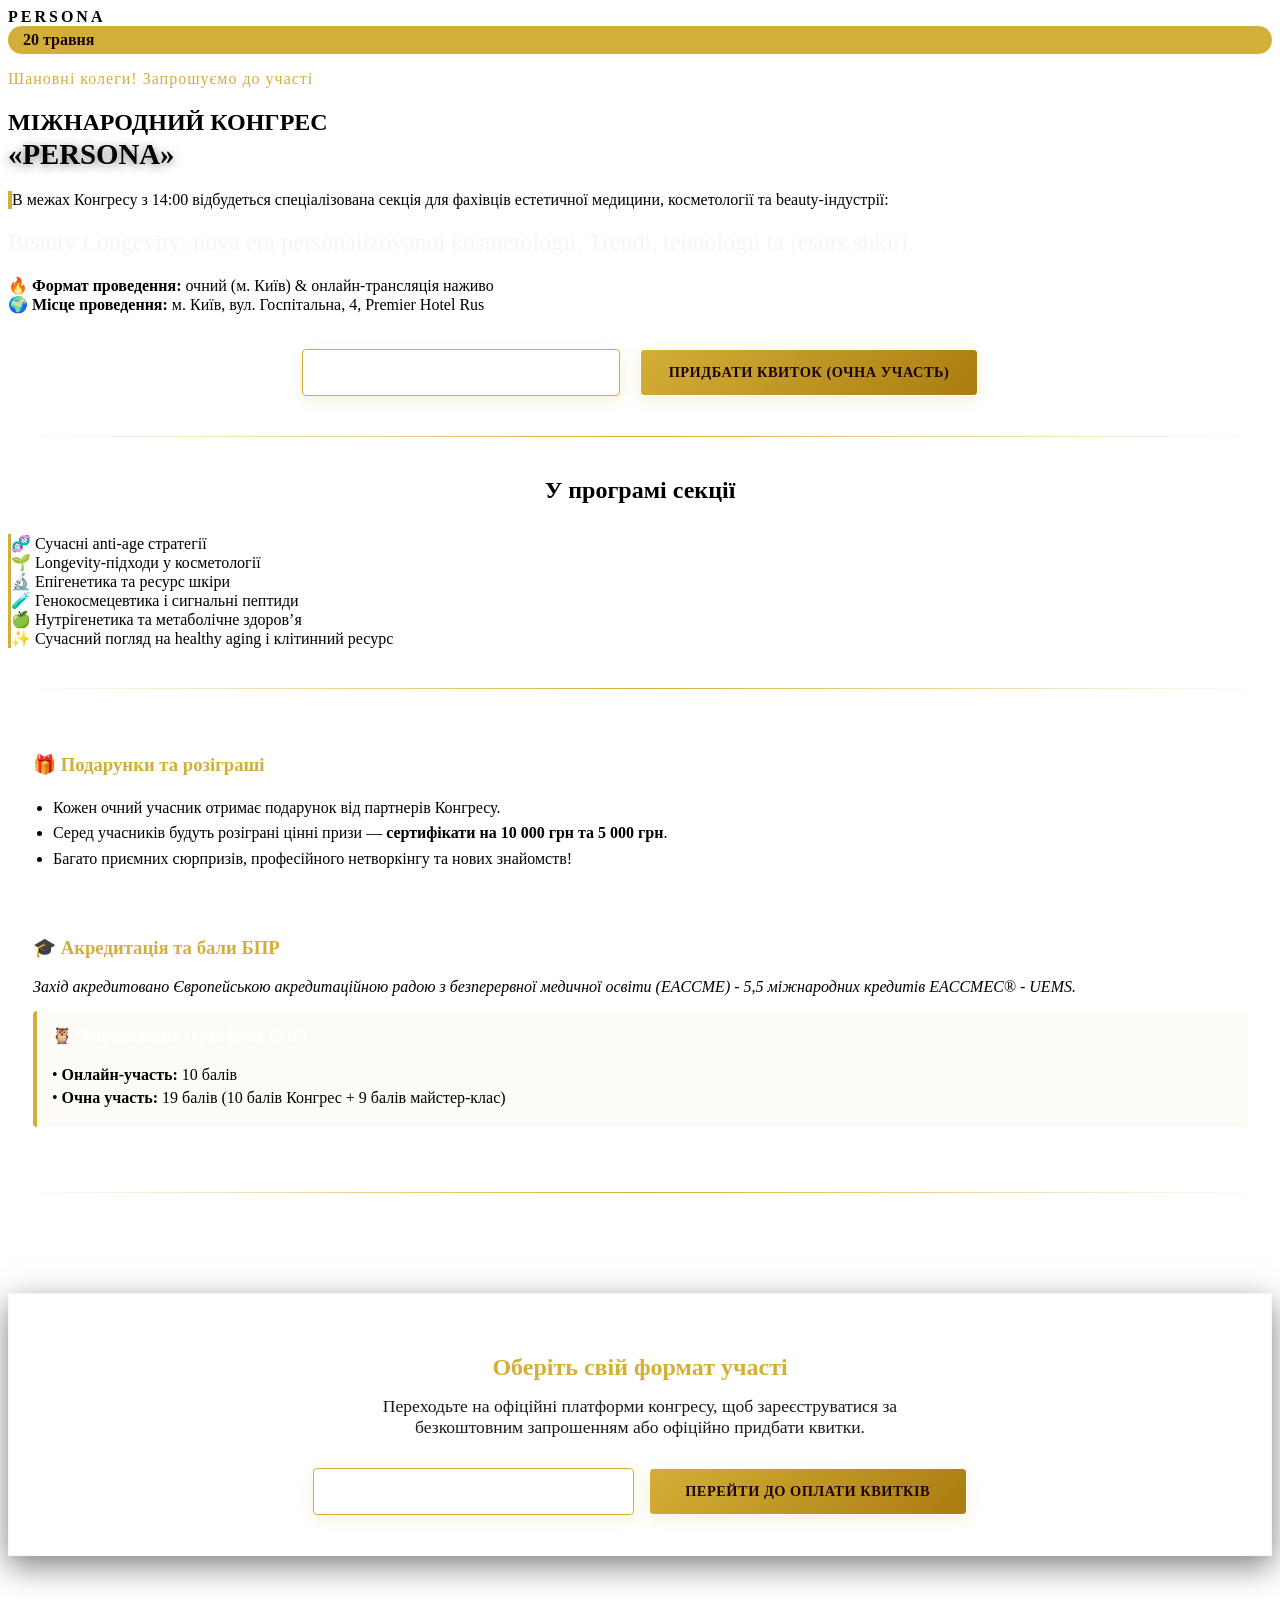
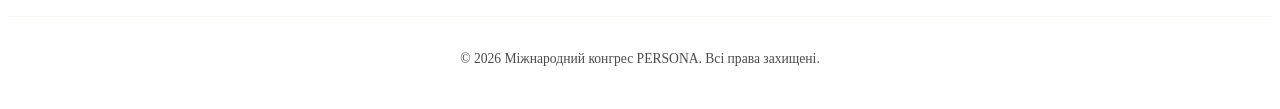
==== index.html @ 56912112 "Add files via upload" ====
﻿<!DOCTYPE html>
<html lang="uk">
<head>
    <meta charset="UTF-8">
    <meta name="viewport" content="width=device-width, initial-scale=1.0">
    <title>PERSONA | Міжнародний конгрес</title>
    <link rel="stylesheet" href="style.css">
    <style>
        /* Сучасні покращення дизайну для кнопок */
        .btn-gold {
            transition: all 0.3s ease !important;
            box-shadow: 0 4px 15px rgba(212, 175, 55, 0.2);
            text-transform: uppercase;
            font-size: 0.9rem;
            letter-spacing: 0.5px;
            padding: 14px 28px;
            text-decoration: none;
            border-radius: 4px;
            font-weight: bold;
            text-align: center;
            min-width: 260px;
            display: inline-block;
        }
        .btn-gold:hover {
            transform: translateY(-2px);
            box-shadow: 0 6px 20px rgba(212, 175, 55, 0.4);
        }
        .btn-pulse {
            animation: pulseEffect 2s infinite;
        }
        @keyframes pulseEffect {
            0% { box-shadow: 0 0 0 0 rgba(212, 175, 55, 0.5); }
            70% { box-shadow: 0 0 0 10px rgba(212, 175, 55, 0); }
            100% { box-shadow: 0 0 0 0 rgba(212, 175, 55, 0); }
        }
        .program-card {
            transition: all 0.3s ease !important;
            border-left: 3px solid #d4af37 !important;
        }
        .program-card:hover {
            transform: translateY(-4px);
            background: #2a0812 !important;
            border-left-color: #fff !important;
            box-shadow: 0 5px 15px rgba(0,0,0,0.3);
        }
        .section-divider {
            height: 1px;
            background: linear-gradient(to right, transparent, #d4af37, transparent);
            margin: 40px 0;
            border: none;
        }
        .bpr-box {
            border-left: 4px solid #d4af37 !important;
            background: rgba(212, 175, 55, 0.05) !important;
            padding: 15px !important;
            border-radius: 4px;
        }
    </style>
</head>
<body>

    <header class="header">
        <div class="container header-flex">
            <div class="logo" style="letter-spacing: 3px; font-weight: 800;">PERSONA</div>
            <div class="header-date" style="background: #d4af37; color: #1a050b; padding: 5px 15px; border-radius: 20px; font-weight: bold;">20 травня</div>
        </div>
    </header>

    <section class="hero">
        <div class="container">
            <p class="hero-top-text" style="letter-spacing: 1px; color: #d4af37;">Шановні колеги! Запрошуємо до участі</p>
            <h1 class="hero-title" style="line-height: 1.2;">МІЖНАРОДНИЙ КОНГРЕС<br><span class="gold-text" style="font-size: 1.2em; text-shadow: 0 2px 10px rgba(0,0,0,0.5);">«PERSONA»</span></h1>
            
            <div class="special-badge" style="border-left: 4px solid #d4af37; background: rgba(255,255,255,0.03);">
                В межах Конгресу з 14:00 відбудеться спеціалізована секція для фахівців естетичної медицини, косметології та beauty-індустрії:
            </div>

            <h2 class="section-title-main" style="font-weight: 400; color: #f5f5f5;">Beauty Longevity: nova era personalizovanoi kosmetologii. Trendi, tehnologii ta resurs shkiri.</h2>
            
            <div class="hero-meta">
                <div class="meta-item">🔥 <strong>Формат проведення:</strong> очний (м. Київ) & онлайн-трансляція наживо</div>
                <div class="meta-item">🌍 <strong>Місце проведення:</strong> м. Київ, вул. Госпітальна, 4, Premier Hotel Rus</div>
            </div>

            <div style="display: flex; gap: 20px; flex-wrap: wrap; margin-top: 35px; justify-content: center;">
                <a href="http://asprofosvit.com/persona" target="_blank" class="btn-gold" style="color: #fff; border: 1px solid #d4af37; background: transparent;">Реєстрація за запрошенням</a>
<a href="https://persona26.ticketforevent.com/" target="_blank" class="btn-gold btn-pulse" style="background: linear-gradient(135deg, #d4af37, #aa7c11); border: 1px solid #fff; color: #1a050b;">Придбати квиток (Очна участь)</a>
            </div>
        </div>
    </section>

    <hr class="section-divider">

    <section class="program-section">
        <div class="container">
            <h2 class="block-title" style="text-align: center; margin-bottom: 30px;">У програмі секції</h2>
            <div class="program-grid">
                <div class="program-card"><span>🧬</span> Сучасні anti-age стратегії</div>
                <div class="program-card"><span>🌱</span> Longevity-підходи у косметології</div>
                <div class="program-card"><span>🔬</span> Епігенетика та ресурс шкіри</div>
                <div class="program-card"><span>🧪</span> Генокосмецевтика і сигнальні пептиди</div>
                <div class="program-card"><span>🍏</span> Нутрігенетика та метаболічне здоров’я</div>
                <div class="program-card"><span>✨</span> Сучасний погляд на healthy aging і клітинний ресурс</div>
            </div>
        </div>
    </section>

    <hr class="section-divider">

    <section class="details-section">
        <div class="container details-grid">
            
            <div class="details-block" style="background: rgba(255,255,255,0.02); padding: 25px; border-radius: 6px;">
                <h3 style="color: #d4af37; margin-top: 0;">🎁 Подарунки та розіграші</h3>
                <ul style="padding-left: 20px; line-height: 1.6;">
                    <li>Кожен очний учасник отримає подарунок від партнерів Конгресу.</li>
                    <li>Серед учасників будуть розіграні цінні призи — <strong>сертифікати на 10 000 грн та 5 000 грн</strong>.</li>
                    <li>Багато приємних сюрпризів, професійного нетворкінгу та нових знайомств!</li>
                </ul>
            </div>

            <div class="details-block" style="background: rgba(255,255,255,0.02); padding: 25px; border-radius: 6px;">
                <h3 style="color: #d4af37; margin-top: 0;">🎓 Акредитація та бали БПР</h3>
                <p class="accreditation" style="font-style: italic; margin-bottom: 15px;">Захід акредитовано Європейською акредитаційною радою з безперервної медичної освіти (EACCME) - 5,5 міжнародних кредитів EACCMEC® - UEMS.</p>
                <div class="bpr-box">
                    <h4 style="margin-top: 0; color: #fff;">🦉 Національний сертифікат БПР:</h4>
                    <p style="margin: 5px 0;">• <strong>Онлайн-участь:</strong> 10 балів</p>
                    <p style="margin: 5px 0;">• <strong>Очна участь:</strong> 19 балів (10 балів Конгрес + 9 балів майстер-клас)</p>
                </div>
            </div>

        </div>
    </section>

    <hr class="section-divider">

    <section class="form-section" style="text-align: center; padding: 60px 0;">
        <div class="container">
            <div class="form-wrapper" style="box-shadow: 0 10px 30px rgba(0,0,0,0.5); border: 1px solid rgba(212, 175, 55, 0.1); padding: 40px;">
                <h2 style="color: #d4af37; margin-bottom: 15px;">Оберіть свій формат участі</h2>
                <p style="font-size: 1.1rem; max-width: 600px; margin: 0 auto 30px auto; opacity: 0.9;">Переходьте на офіційні платформи конгресу, щоб зареєструватися за безкоштовним запрошенням або офіційно придбати квитки.</p>
                
                <div style="display: flex; gap: 15px; flex-wrap: wrap; justify-content: center;">
                    <a href="http://asprofosvit.com/persona" target="_blank" class="btn-gold" style="color: #fff; border: 1px solid #d4af37; background: transparent;">Офіційний сайт Аспрофосвіт</a>
                    <a href="https://persona26.ticketforevent.com/" target="_blank" class="btn-gold btn-pulse" style="background: linear-gradient(135deg, #d4af37, #aa7c11); border: 1px solid #fff; color: #1a050b;">Перейти до оплати квитків</a>
                </div>
            </div>
        </div>
    </section>
<footer class="footer" style="border-top: 1px solid rgba(212, 175, 55, 0.1); padding: 20px 0; text-align: center;">
        <div class="container">
            <p style="opacity: 0.7; font-size: 0.85rem;">© 2026 Міжнародний конгрес PERSONA. Всі права захищені.</p>
        </div>
    </footer>

</body>
</html>
---- style.css ----
﻿<!DOCTYPE html>
<html lang="uk">
<head>
    <meta charset="UTF-8">
    <meta name="viewport" content="width=device-width, initial-scale=1.0">
    <title>PERSONA | Міжнародний打 конгрес</title>
    <link rel="stylesheet" href="style.css">
    <style>
        /* Додаткові покращення дизайну */
        .btn-gold {
            transition: all 0.3s ease !important;
            box-shadow: 0 4px 15px rgba(212, 175, 55, 0.2);
            text-transform: uppercase;
            font-size: 0.9rem;
            letter-spacing: 0.5px;
        }
        .btn-gold:hover {
            transform: translateY(-2px);
            box-shadow: 0 6px 20px rgba(212, 175, 55, 0.4);
        }
        .btn-pulse {
            animation: pulseEffect 2s infinite;
        }
        @keyframes pulseEffect {
            0% { box-shadow: 0 0 0 0 rgba(212, 175, 55, 0.5); }
            70% { box-shadow: 0 0 0 10px rgba(212, 175, 55, 0); }
            100% { box-shadow: 0 0 0 0 rgba(212, 175, 55, 0); }
        }
        .program-card {
            transition: all 0.3s ease !important;
            border-left: 3px solid #d4af37 !important;
        }
        .program-card:hover {
            transform: translateY(-4px);
            background: #2a0812 !important;
            border-left-color: #fff !important;
            box-shadow: 0 5px 15px rgba(0,0,0,0.3);
        }
        .section-divider {
            height: 1px;
            background: linear-gradient(to right, transparent, #d4af37, transparent);
            margin: 40px 0;
            border: none;
        }
        .bpr-box {
            border-left: 4px solid #d4af37 !important;
            background: rgba(212, 175, 55, 0.05) !important;
            padding: 15px !important;
            border-radius: 4px;
        }
    </style>
</head>
<body>

    <header class="header">
        <div class="container header-flex">
            <div class="logo" style="letter-spacing: 3px; font-weight: 800;">PERSONA</div>
            <div class="header-date" style="background: #d4af37; color: #1a050b; padding: 5px 15px; border-radius: 20px; font-weight: bold;">20 травня</div>
        </div>
    </header>

    <section class="hero">
        <div class="container">
            <p class="hero-top-text" style="letter-spacing: 1px; color: #d4af37;">Шановні колеги! Запрошуємо до участі</p>
            <h1 class="hero-title" style="line-height: 1.2;">МІЖНАРОДНИЙ КОНГРЕС<br><span class="gold-text" style="font-size: 1.2em; text-shadow: 0 2px 10px rgba(0,0,0,0.5);">«PERSONA»</span></h1>
            
            <div class="special-badge" style="border-left: 4px solid #d4af37; background: rgba(255,255,255,0.03);">
                В межах Конгресу з 14:00 відбудеться спеціалізована секція для фахівців естетичної медицини, косметології та beauty-індустрії:
            </div>

            <h2 class="section-title-main" style="font-weight: 400; color: #f5f5f5;">Beauty Longevity: нова ера персоналізованої косметології. Тренди, технології та ресурс шкіри.</h2>
            
            <div class="hero-meta">
                <div class="meta-item">🔥 <strong>Формат проведення:</strong> очний (м. Київ) & онлайн-трансляція наживо</div>
                <div class="meta-item">🌍 <strong>Місце проведення:</strong> м. Київ, вул. Госпітальна, 4, Premier Hotel Rus</div>
            </div>

            <div style="display: flex; gap: 15px; flex-wrap: wrap; margin-top: 35px; justify-content: center;">
                <a href="#register-form" class="btn-gold" style="padding: 14px 28px; text-decoration: none; border-radius: 4px; font-weight: bold; text-align: center; min-width: 240px;">Реєстрація за запрошенням</a>
                <a href="https://persona26.ticketforevent.com/" target="_blank" class="btn-gold btn-pulse" style="background: linear-gradient(135deg, #d4af37, #aa7c11); border: 1px solid #fff; padding: 14px 28px; text-decoration: none; border-radius: 4px; font-weight: bold; color: #1a050b; text-align: center; min-width: 240px;">Придбати квиток</a>
            </div>
        </div>
    </section>

    <hr class="section-divider">
<section class="program-section">
        <div class="container">
            <h2 class="block-title" style="text-align: center; margin-bottom: 30px;">У програмі секції</h2>
            <div class="program-grid">
                <div class="program-card"><span>🧬</span> Сучасні anti-age стратегії</div>
                <div class="program-card"><span>🌱</span> Longevity-підходи у косметології</div>
                <div class="program-card"><span>🔬</span> Епігенетика та ресурс шкіри</div>
                <div class="program-card"><span>🧪</span> Генокосмецевтика і сигнальні пептиди</div>
                <div class="program-card"><span>🍏</span> Нутрігенетика та метаболічне здоров’я</div>
                <div class="program-card"><span>✨</span> Сучасний погляд на healthy aging і клітинний ресурс</div>
            </div>
        </div>
    </section>

    <hr class="section-divider">

    <section class="details-section">
        <div class="container details-grid">
            
            <div class="details-block" style="background: rgba(255,255,255,0.02); padding: 25px; border-radius: 6px;">
                <h3 style="color: #d4af37; margin-top: 0;">🎁 Подарунки та розіграші</h3>
                <ul style="padding-left: 20px; line-height: 1.6;">
                    <li>Кожен очний учасник отримає подарунок від партнерів Конгресу.</li>
                    <li>Серед учасників будуть розіграні цінні призи — <strong>сертифікати на 10 000 грн та 5 000 грн</strong>.</li>
                    <li>Багато приємних сюрпризів, професійного нетворкінгу та нових знайомств!</li>
                </ul>
            </div>

            <div class="details-block" style="background: rgba(255,255,255,0.02); padding: 25px; border-radius: 6px;">
                <h3 style="color: #d4af37; margin-top: 0;">🎓 Акредитація та бали БПР</h3>
                <p class="accreditation" style="font-style: italic; margin-bottom: 15px;">Захід акредитовано Європейською акредитаційною радою з безперервної медичної освіти (EACCME) - 5,5 міжнародних кредитів EACCMEC® - UEMS.</p>
                <div class="bpr-box">
                    <h4 style="margin-top: 0; color: #fff;">🦉 Національний сертифікат БПР:</h4>
                    <p style="margin: 5px 0;">• <strong>Онлайн-участь:</strong> 10 балів</p>
                    <p style="margin: 5px 0;">• <strong>Очна участь:</strong> 19 балів (10 балів Конгрес + 9 балів майстер-клас)</p>
                </div>
            </div>

        </div>
    </section>

    <hr class="section-divider">

    <section id="register-form" class="form-section">
        <div class="container">
            <div class="form-wrapper" style="box-shadow: 0 10px 30px rgba(0,0,0,0.5); border: 1px solid rgba(212, 175, 55, 0.1);">
                <h2>Реєстрація учасника</h2>
                <p class="form-subtitle">Маю безкоштовні запрошення від спікерів. Для участі, будь ласка, заповніть форму нижче:</p>
                
                <form action="https://formspree.io/f/maqkwreo" method="POST">
                    <div class="input-group">
                        <label>ПІБ *</label>
                        <input type="text" name="name" placeholder="Іванов Іван Іванович" required>
                    </div>

                    <div class="input-group">
                        <label>Телефон *</label>
                        <input type="tel" name="phone" placeholder="+380" required>
                    </div>

                    <div class="input-group">
                        <label>Електронна пошта *</label>
                        <input type="email" name="email" placeholder="example@mail.com" required>
                    </div>

                    <div class="input-group">
                        <label>Місто *</label>
                        <input type="text" name="city" placeholder="Київ" required>
                    </div>
<div class="grid-2col">
                        <div class="input-group">
                            <label>Компанія *</label>
                            <input type="text" name="company" placeholder="Назва клініки / салону" required>
                        </div>
                        <div class="input-group">
                            <label>Посада *</label>
                            <input type="text" name="position" placeholder="Косметолог, дерматолог" required>
                        </div>
                    </div>

                    <div class="input-group">
                        <label>Формат участі *</label>
                        <select name="format" required>
                            <option value="" disabled selected>Оберіть формат</option>
                            <option value="Online">Онлайн формат (Безкоштовно)</option>
                            <option value="Offline">Очний формат (600 грн / Безкоштовно за запрошенням)</option>
                        </select>
                    </div>

                    <div class="checkbox-container" style="margin-top: 20px;">
                        <input type="checkbox" name="bpr_points" id="need-bpr" value="Yes">
                        <label for="need-bpr" style="cursor: pointer;">Мені потрібні бали БПР (з Вами зв'яжуться окремо)</label>
                    </div>

                    <button type="submit" class="btn-submit" style="letter-spacing: 1px; font-weight: bold; text-transform: uppercase; margin-top: 25px;">Надіслати інформацію</button>
                </form> <div class="official-link" style="margin-top: 25px; border-top: 1px solid rgba(255,255,255,0.05); padding-top: 15px;">
                    🔎 Детальна інформація на офіційному сайті: <a href="http://asprofosvit.com/persona" target="_blank" style="color: #d4af37;">asprofosvit.com/persona</a>
                </div>
            </div>
        </div>
    </section>

    <footer class="footer" style="border-top: 1px solid rgba(212, 175, 55, 0.1); padding: 20px 0;">
        <div class="container">
            <p style="opacity: 0.7; font-size: 0.85rem;">© 2026 Міжнародний конгрес PERSONA. Всі права захищені.</p>
        </div>
    </footer>

</body>
</html>
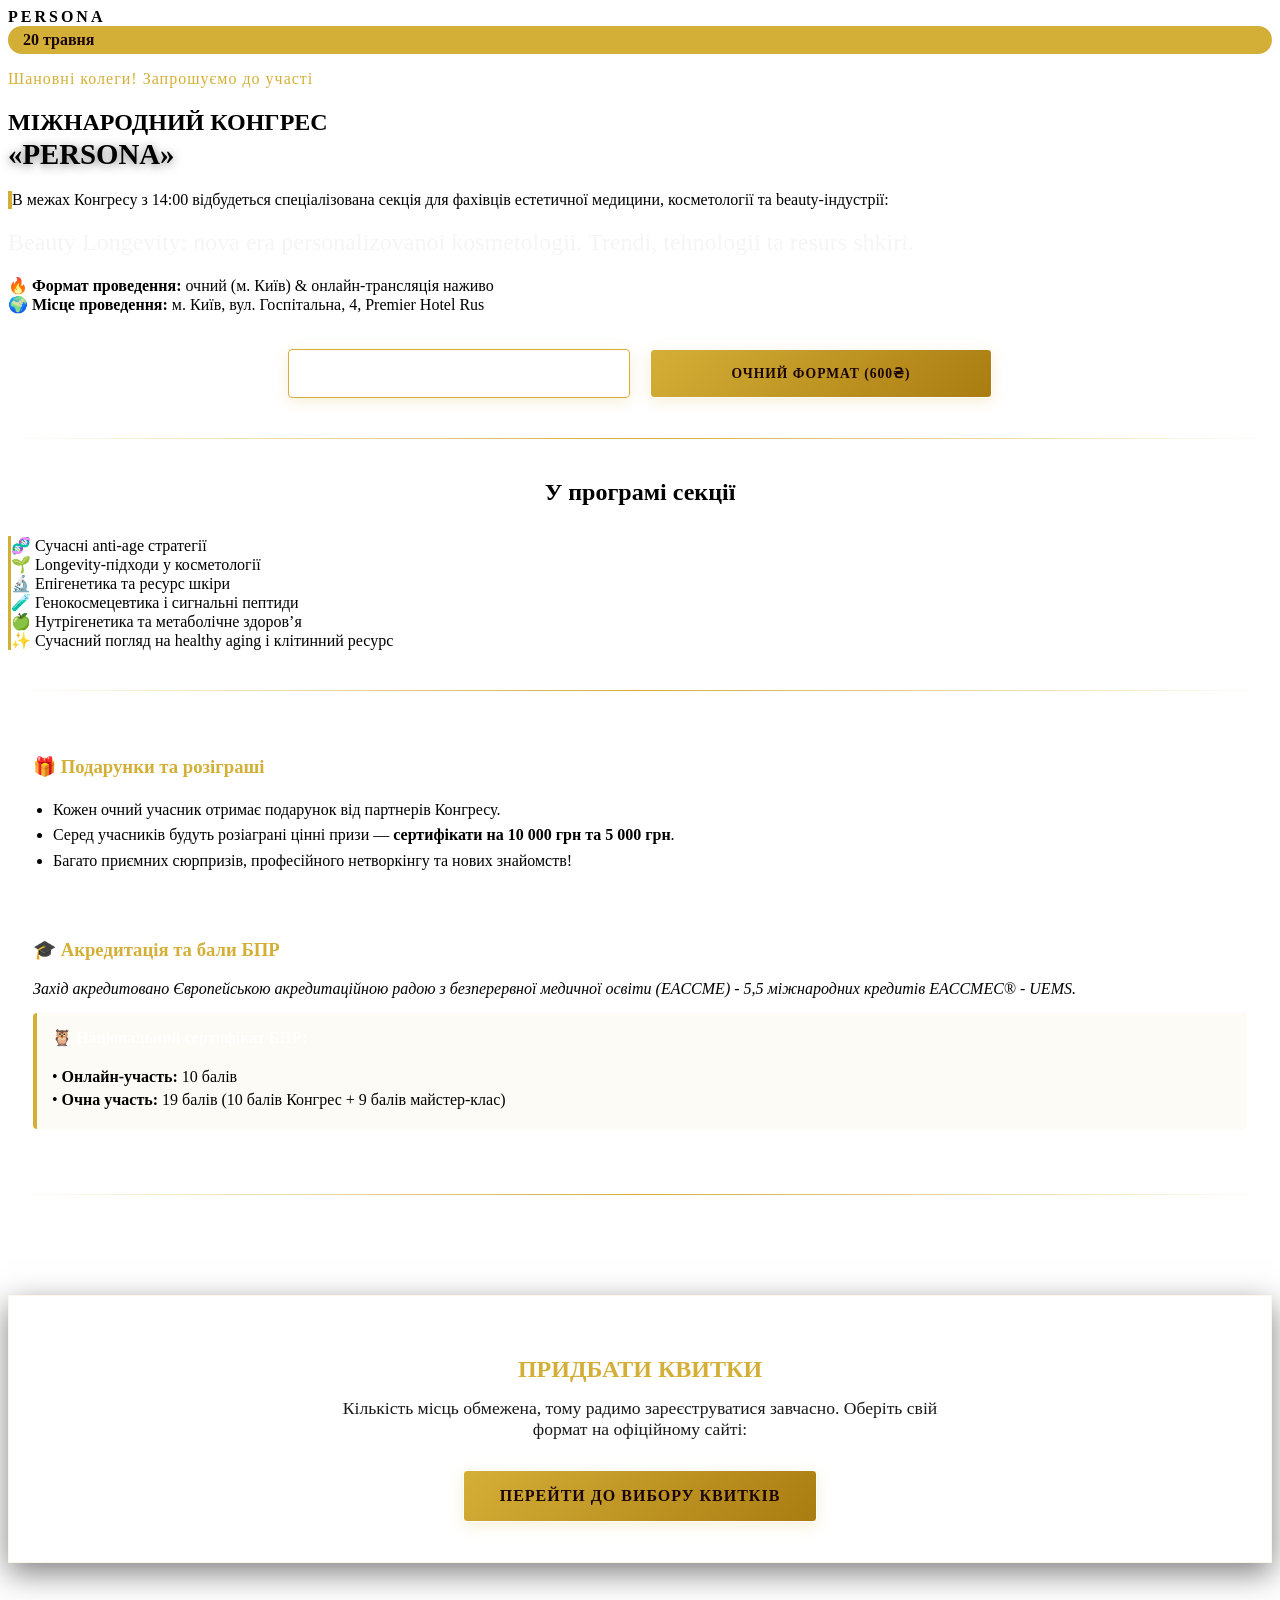
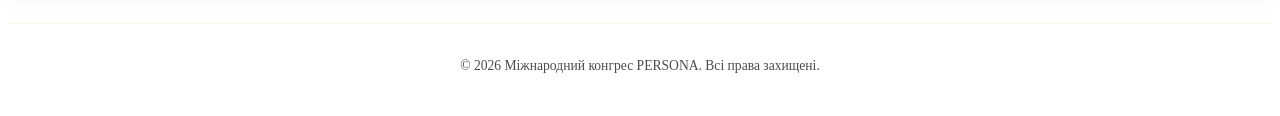
==== commit 82e259a2: "Add files via upload" ====
--- a/index.html
+++ b/index.html
@@ -11,14 +11,14 @@
             transition: all 0.3s ease !important;
             box-shadow: 0 4px 15px rgba(212, 175, 55, 0.2);
             text-transform: uppercase;
-            font-size: 0.9rem;
-            letter-spacing: 0.5px;
-            padding: 14px 28px;
+            font-size: 0.85rem;
+            letter-spacing: 1px;
+            padding: 15px 30px;
             text-decoration: none;
             border-radius: 4px;
             font-weight: bold;
             text-align: center;
-            min-width: 260px;
+            min-width: 280px;
             display: inline-block;
         }
         .btn-gold:hover {
@@ -83,8 +83,8 @@
             </div>
 
             <div style="display: flex; gap: 20px; flex-wrap: wrap; margin-top: 35px; justify-content: center;">
-                <a href="http://asprofosvit.com/persona" target="_blank" class="btn-gold" style="color: #fff; border: 1px solid #d4af37; background: transparent;">Реєстрація за запрошенням</a>
-<a href="https://persona26.ticketforevent.com/" target="_blank" class="btn-gold btn-pulse" style="background: linear-gradient(135deg, #d4af37, #aa7c11); border: 1px solid #fff; color: #1a050b;">Придбати квиток (Очна участь)</a>
+                <a href="http://asprofosvit.com/persona" target="_blank" class="btn-gold" style="color: #fff; border: 1px solid #d4af37; background: transparent;">Онлайн формат (БЕЗКОШТОВНО)</a>
+<a href="http://asprofosvit.com/persona" target="_blank" class="btn-gold btn-pulse" style="background: linear-gradient(135deg, #d4af37, #aa7c11); border: 1px solid #fff; color: #1a050b;">Очний формат (600₴)</a>
             </div>
         </div>
     </section>
@@ -114,7 +114,7 @@
                 <h3 style="color: #d4af37; margin-top: 0;">🎁 Подарунки та розіграші</h3>
                 <ul style="padding-left: 20px; line-height: 1.6;">
                     <li>Кожен очний учасник отримає подарунок від партнерів Конгресу.</li>
-                    <li>Серед учасників будуть розіграні цінні призи — <strong>сертифікати на 10 000 грн та 5 000 грн</strong>.</li>
+                    <li>Серед учасників будуть розіаграні цінні призи — <strong>сертифікати на 10 000 грн та 5 000 грн</strong>.</li>
                     <li>Багато приємних сюрпризів, професійного нетворкінгу та нових знайомств!</li>
                 </ul>
             </div>
@@ -137,17 +137,15 @@
     <section class="form-section" style="text-align: center; padding: 60px 0;">
         <div class="container">
             <div class="form-wrapper" style="box-shadow: 0 10px 30px rgba(0,0,0,0.5); border: 1px solid rgba(212, 175, 55, 0.1); padding: 40px;">
-                <h2 style="color: #d4af37; margin-bottom: 15px;">Оберіть свій формат участі</h2>
-                <p style="font-size: 1.1rem; max-width: 600px; margin: 0 auto 30px auto; opacity: 0.9;">Переходьте на офіційні платформи конгресу, щоб зареєструватися за безкоштовним запрошенням або офіційно придбати квитки.</p>
+                <h2 style="color: #d4af37; margin-bottom: 15px;">ПРИДБАТИ КВИТКИ</h2>
+                <p style="font-size: 1.1rem; max-width: 600px; margin: 0 auto 30px auto; opacity: 0.9;">Кількість місць обмежена, тому радимо зареєструватися завчасно. Оберіть свій формат на офіційному сайті:</p>
                 
-                <div style="display: flex; gap: 15px; flex-wrap: wrap; justify-content: center;">
-                    <a href="http://asprofosvit.com/persona" target="_blank" class="btn-gold" style="color: #fff; border: 1px solid #d4af37; background: transparent;">Офіційний сайт Аспрофосвіт</a>
-                    <a href="https://persona26.ticketforevent.com/" target="_blank" class="btn-gold btn-pulse" style="background: linear-gradient(135deg, #d4af37, #aa7c11); border: 1px solid #fff; color: #1a050b;">Перейти до оплати квитків</a>
-                </div>
+                <a href="http://asprofosvit.com/persona" target="_blank" class="btn-gold btn-pulse" style="background: linear-gradient(135deg, #d4af37, #aa7c11); border: 1px solid #fff; color: #1a050b; font-size: 1rem; padding: 16px 36px;">Перейти до вибору квитків</a>
             </div>
         </div>
     </section>
-<footer class="footer" style="border-top: 1px solid rgba(212, 175, 55, 0.1); padding: 20px 0; text-align: center;">
+
+    <footer class="footer" style="border-top: 1px solid rgba(212, 175, 55, 0.1); padding: 20px 0; text-align: center;">
         <div class="container">
             <p style="opacity: 0.7; font-size: 0.85rem;">© 2026 Міжнародний конгрес PERSONA. Всі права захищені.</p>
         </div>
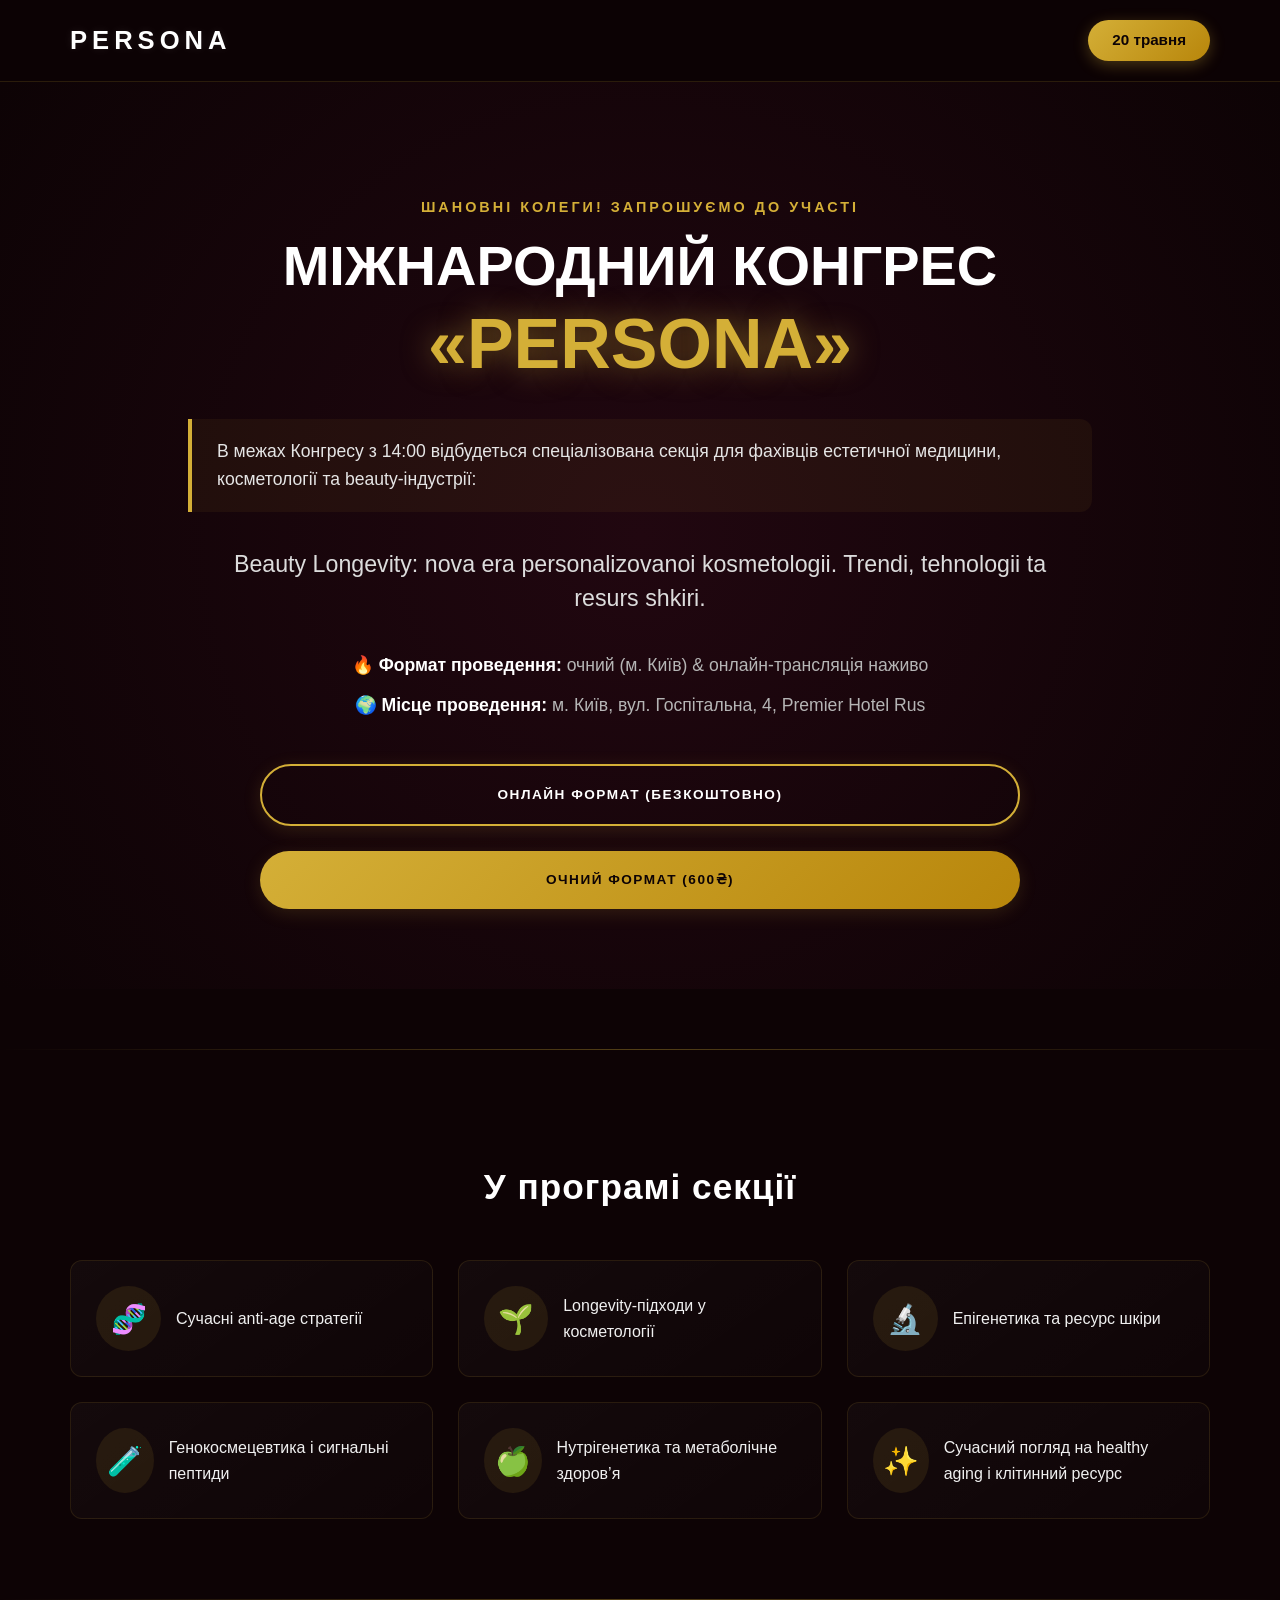
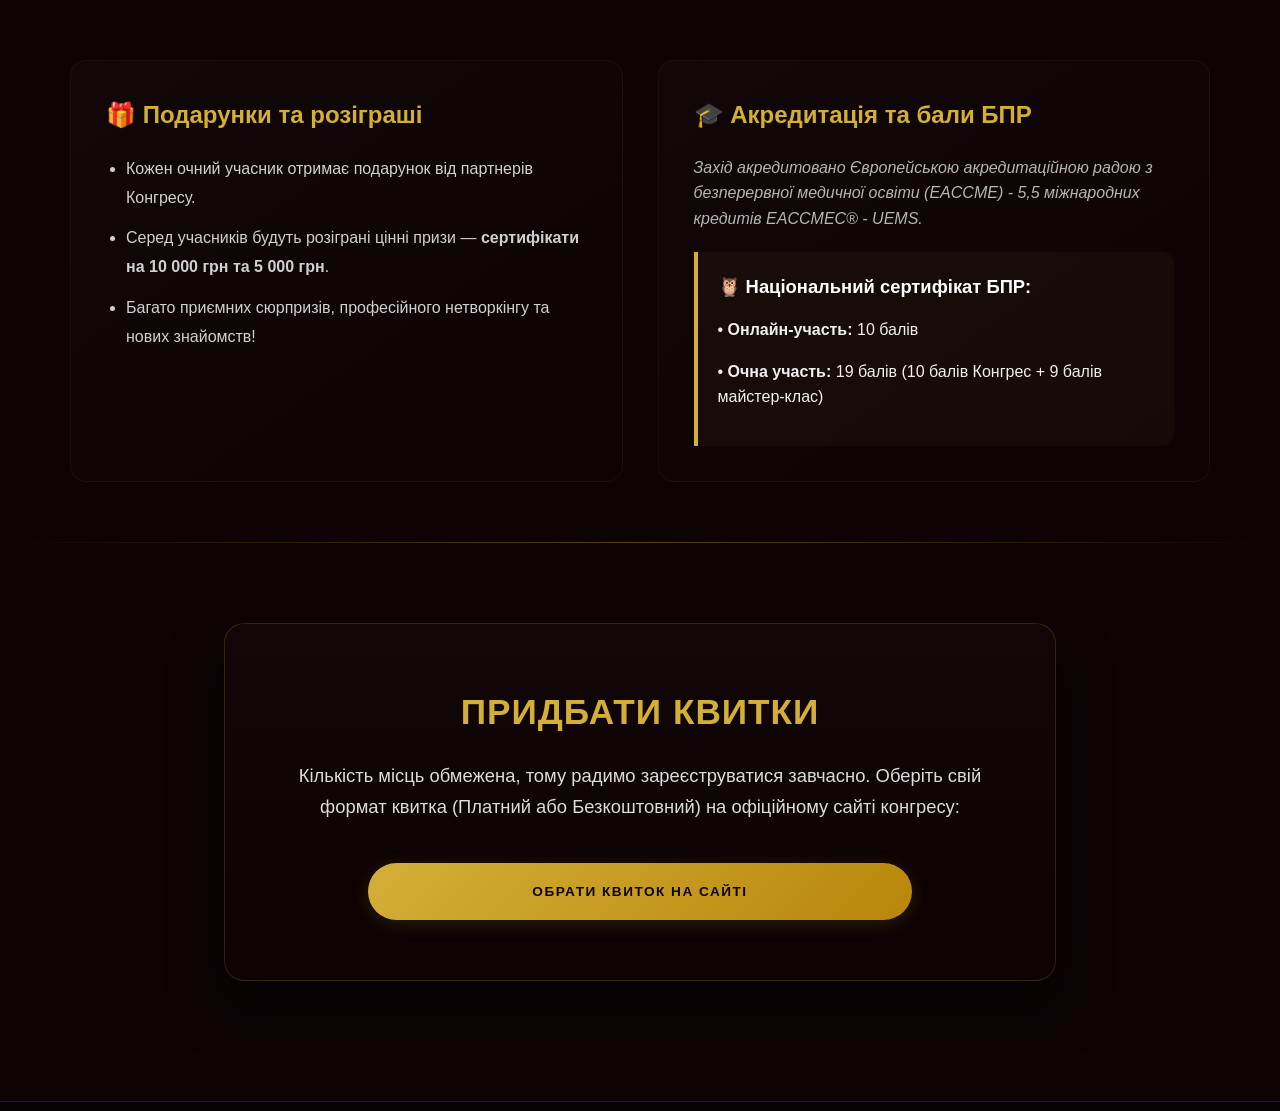
==== commit e733db0f: "Add files via upload" ====
--- a/index.html
+++ b/index.html
@@ -6,54 +6,309 @@
     <title>PERSONA | Міжнародний конгрес</title>
     <link rel="stylesheet" href="style.css">
     <style>
-        /* Сучасні покращення дизайну для кнопок */
+        /* ==========================================================================
+           ПРЕМІУМ ДИЗАЙН СТИЛІ (ПЕРЕКРИВАЮТЬ СТАРІ СТИЛІ ДЛЯ ІДЕАЛЬНОГО ВИГЛЯДУ)
+           ========================================================================== */
+        
+        /* Глобальні налаштування */
+        body {
+            background-color: #0d0305 !important;
+            color: #f0f0f0 !important;
+            font-family: 'Montserrat', 'Segoe UI', Roboto, Helvetica, Arial, sans-serif !important;
+            margin: 0;
+            padding: 0;
+            line-height: 1.6;
+        }
+
+        .container {
+            max-width: 1140px;
+            margin: 0 auto;
+            padding: 0 20px;
+        }
+
+        /* Шапка сайту */
+        .header {
+            background: rgba(13, 3, 5, 0.95);
+            backdrop-filter: blur(10px);
+            border-bottom: 1px solid rgba(212, 175, 55, 0.15) !important;
+            padding: 20px 0 !important;
+            position: sticky;
+            top: 0;
+            z-index: 1000;
+        }
+        .header-flex {
+            display: flex;
+            justify-content: space-between;
+            align-items: center;
+        }
+        .logo {
+            letter-spacing: 5px !important;
+            font-weight: 900 !important;
+            color: #ffffff !important;
+            font-size: 1.6rem !important;
+            text-shadow: 0 0 10px rgba(255,255,255,0.1);
+        }
+        .header-date {
+            background: linear-gradient(135deg, #d4af37 0%, #b8860b 100%) !important;
+            color: #0d0305 !important;
+            padding: 8px 24px !important;
+            border-radius: 50px !important;
+            font-weight: 700 !important;
+            font-size: 0.95rem !important;
+            box-shadow: 0 4px 15px rgba(212, 175, 55, 0.3) !important;
+        }
+
+        /* Головний екран (Hero Секція) */
+        .hero {
+            background: radial-gradient(circle at center, #210710 0%, #0d0305 100%) !important;
+            padding: 100px 0 80px 0 !important;
+            text-align: center;
+        }
+        .hero-top-text {
+            letter-spacing: 3px !important;
+            color: #d4af37 !important;
+            font-weight: 700 !important;
+            text-transform: uppercase !important;
+            font-size: 0.9rem !important;
+            margin-bottom: 15px;
+        }
+        .hero-title {
+            line-height: 1.15 !important;
+            font-size: 3.5rem !important;
+            font-weight: 800 !important;
+            margin: 0 0 30px 0 !important;
+            color: #ffffff !important;
+        }
+        .gold-text {
+            color: #d4af37 !important;
+            font-size: 1.25em;
+            display: inline-block;
+            margin-top: 5px;
+            text-shadow: 0 0 30px rgba(212, 175, 55, 0.5) !important;
+        }
+        .special-badge {
+            border-left: 4px solid #d4af37 !important;
+            background: rgba(212, 175, 55, 0.06) !important;
+            padding: 18px 25px !important;
+            border-radius: 0 12px 12px 0 !important;
+            max-width: 850px;
+            margin: 35px auto !important;
+            font-size: 1.1rem !important;
+            line-height: 1.6 !important;
+            color: #e5e5e5 !important;
+            text-align: left;
+            border-top: none !important;
+            border-right: none !important;
+            border-bottom: none !important;
+        }
+        .section-title-main {
+            font-weight: 300 !important;
+            color: #dcdcdc !important;
+            max-width: 850px;
+margin: 25px auto !important;
+            font-size: 1.45rem !important;
+            line-height: 1.5 !important;
+        }
+        .hero-meta {
+            margin: 35px 0 !important;
+            display: flex;
+            flex-direction: column;
+            gap: 12px;
+            font-size: 1.1rem !important;
+            color: #b5b5b5 !important;
+        }
+        .hero-meta strong {
+            color: #fff;
+        }
+
+        /* Кнопки */
+        .btn-container {
+            display: flex;
+            gap: 25px;
+            flex-wrap: wrap;
+            margin-top: 45px;
+            justify-content: center;
+        }
         .btn-gold {
-            transition: all 0.3s ease !important;
-            box-shadow: 0 4px 15px rgba(212, 175, 55, 0.2);
-            text-transform: uppercase;
-            font-size: 0.85rem;
-            letter-spacing: 1px;
-            padding: 15px 30px;
-            text-decoration: none;
-            border-radius: 4px;
-            font-weight: bold;
+            transition: all 0.4s cubic-bezier(0.165, 0.84, 0.44, 1) !important;
+            box-shadow: 0 4px 18px rgba(212, 175, 55, 0.15) !important;
+            text-transform: uppercase !important;
+            font-size: 0.85rem !important;
+            letter-spacing: 1.5px !important;
+            padding: 18px 36px !important;
+            text-decoration: none !important;
+            border-radius: 50px !important;
+            font-weight: 700 !important;
             text-align: center;
-            min-width: 280px;
+            min-width: 290px;
             display: inline-block;
+            box-sizing: border-box;
         }
         .btn-gold:hover {
-            transform: translateY(-2px);
-            box-shadow: 0 6px 20px rgba(212, 175, 55, 0.4);
+            transform: translateY(-4px) !important;
+            box-shadow: 0 10px 30px rgba(212, 175, 55, 0.4) !important;
         }
         .btn-pulse {
-            animation: pulseEffect 2s infinite;
-        }
-        @keyframes pulseEffect {
+            animation: goldGlowEffect 2.5s infinite;
+        }
+        @keyframes goldGlowEffect {
             0% { box-shadow: 0 0 0 0 rgba(212, 175, 55, 0.5); }
-            70% { box-shadow: 0 0 0 10px rgba(212, 175, 55, 0); }
+            70% { box-shadow: 0 0 0 15px rgba(212, 175, 55, 0); }
             100% { box-shadow: 0 0 0 0 rgba(212, 175, 55, 0); }
         }
-        .program-card {
-            transition: all 0.3s ease !important;
-            border-left: 3px solid #d4af37 !important;
-        }
-        .program-card:hover {
-            transform: translateY(-4px);
-            background: #2a0812 !important;
-            border-left-color: #fff !important;
-            box-shadow: 0 5px 15px rgba(0,0,0,0.3);
-        }
+
+        /* Розділювачі секцій */
         .section-divider {
             height: 1px;
-            background: linear-gradient(to right, transparent, #d4af37, transparent);
-            margin: 40px 0;
-            border: none;
+            background: linear-gradient(to right, transparent, rgba(212, 175, 55, 0.35), transparent) !important;
+            margin: 60px 0 !important;
+            border: none !important;
+        }
+
+        /* Програма секції */
+        .program-section {
+            padding: 20px 0;
+        }
+        .block-title {
+            text-align: center;
+            margin-bottom: 45px !important;
+            color: #ffffff !important;
+            font-size: 2.2rem !important;
+            font-weight: 800 !important;
+            letter-spacing: 1px;
+        }
+        .program-grid {
+            display: grid !important;
+            grid-template-columns: repeat(auto-fit, minmax(300px, 1fr)) !important;
+            gap: 25px !important;
+        }
+        .program-card {
+            background: linear-gradient(145deg, rgba(255, 255, 255, 0.03) 0%, rgba(255, 255, 255, 0.01) 100%) !important;
+            border: 1px solid rgba(212, 175, 55, 0.12) !important;
+            border-radius: 12px !important;
+            padding: 25px !important;
+            transition: all 0.3s cubic-bezier(0.25, 0.8, 0.25, 1) !important;
+            display: flex !important;
+            align-items: center !important;
+            gap: 15px !important;
+            box-sizing: border-box;
+        }
+        .program-card:hover {
+            transform: translateY(-6px) !important;
+            background: rgba(212, 175, 55, 0.06) !important;
+            border-color: #d4af37 !important;
+            box-shadow: 0 12px 25px rgba(0, 0, 0, 0.5) !important;
+        }
+        .program-card span {
+            font-size: 1.8rem !important;
+            background: rgba(212, 175, 55, 0.1);
+            padding: 10px;
+            border-radius: 50%;
+            display: inline-flex;
+            align-items: center;
+            justify-content: center;
+            width: 45px;
+            height: 45px;
+        }
+
+        /* Деталі, Бонуси, БПР */
+        .details-grid {
+            display: grid !important;
+grid-template-columns: repeat(auto-fit, minmax(350px, 1fr)) !important;
+            gap: 35px !important;
+        }
+        .details-block {
+            background: linear-gradient(145deg, rgba(255, 255, 255, 0.02) 0%, rgba(255, 255, 255, 0.005) 100%) !important;
+            padding: 35px !important;
+            border-radius: 16px !important;
+            border: 1px solid rgba(255, 255, 255, 0.04) !important;
+            box-sizing: border-box;
+        }
+        .details-block h3 {
+            color: #d4af37 !important;
+            margin-top: 0 !important;
+            font-size: 1.5rem !important;
+            font-weight: 700 !important;
+            margin-bottom: 20px !important;
+        }
+        .details-block ul {
+            padding-left: 20px !important;
+            line-height: 1.8 !important;
+            color: #d0d0d0 !important;
+        }
+        .details-block li {
+            margin-bottom: 12px !important;
+        }
+        .accreditation {
+            font-style: italic !important;
+            margin-bottom: 20px !important;
+            color: #b5b5b5 !important;
+            line-height: 1.6 !important;
         }
         .bpr-box {
             border-left: 4px solid #d4af37 !important;
-            background: rgba(212, 175, 55, 0.05) !important;
-            padding: 15px !important;
-            border-radius: 4px;
+            background: rgba(212, 175, 55, 0.04) !important;
+            padding: 20px !important;
+            border-radius: 0 12px 12px 0 !important;
+            margin-top: 20px !important;
+            border-top: none !important;
+            border-right: none !important;
+            border-bottom: none !important;
+        }
+        .bpr-box h4 {
+            margin-top: 0 !important;
+            color: #ffffff !important;
+            font-size: 1.15rem !important;
+            margin-bottom: 10px !important;
+        }
+
+        /* Фінальний блок заклику (Блок квитків) */
+        .form-wrapper {
+            background: linear-gradient(180deg, rgba(255,255,255,0.02) 0%, rgba(0,0,0,0) 100%) !important;
+            padding: 60px 40px !important;
+            border-radius: 20px !important;
+            border: 1px solid rgba(212, 175, 55, 0.18) !important;
+            max-width: 750px !important;
+            margin: 0 auto !important;
+            box-shadow: 0 25px 50px rgba(0, 0, 0, 0.7) !important;
+            text-align: center;
+        }
+        .form-wrapper h2 {
+            color: #d4af37 !important;
+            margin-top: 0 !important;
+            margin-bottom: 20px !important;
+            font-size: 2.2rem !important;
+            font-weight: 800 !important;
+            letter-spacing: 1px;
+        }
+        .form-wrapper p {
+            font-size: 1.15rem !important;
+            color: #dcdcdc !important;
+            line-height: 1.7 !important;
+            margin-bottom: 40px !important;
+        }
+
+        /* Підвал */
+        .footer {
+            border-top: 1px solid rgba(212, 175, 55, 0.15) !important;
+            padding: 35px 0 !important;
+            background: #060102 !important;
+            margin-top: 60px;
+        }
+        .footer p {
+            opacity: 0.55 !important;
+            font-size: 0.85rem !important;
+            margin: 0 !important;
+            letter-spacing: 0.8px;
+        }
+
+        /* Адаптивність для мобільних пристроїв */
+        @media (max-width: 768px) {
+            .hero-title { font-size: 2.4rem !important; }
+            .block-title { font-size: 1.8rem !important; }
+            .btn-gold { width: 100%; min-width: 100%; }
+            .btn-container { gap: 15px; }
+            .form-wrapper { padding: 40px 20px !important; }
         }
     </style>
 </head>
@@ -61,30 +316,30 @@
 
     <header class="header">
         <div class="container header-flex">
-            <div class="logo" style="letter-spacing: 3px; font-weight: 800;">PERSONA</div>
-            <div class="header-date" style="background: #d4af37; color: #1a050b; padding: 5px 15px; border-radius: 20px; font-weight: bold;">20 травня</div>
+            <div class="logo">PERSONA</div>
+            <div class="header-date">20 травня</div>
         </div>
     </header>
 
     <section class="hero">
-        <div class="container">
-            <p class="hero-top-text" style="letter-spacing: 1px; color: #d4af37;">Шановні колеги! Запрошуємо до участі</p>
-            <h1 class="hero-title" style="line-height: 1.2;">МІЖНАРОДНИЙ КОНГРЕС<br><span class="gold-text" style="font-size: 1.2em; text-shadow: 0 2px 10px rgba(0,0,0,0.5);">«PERSONA»</span></h1>
+<div class="container">
+            <p class="hero-top-text">Шановні колеги! Запрошуємо до участі</p>
+            <h1 class="hero-title">МІЖНАРОДНИЙ КОНГРЕС<br><span class="gold-text">«PERSONA»</span></h1>
             
-            <div class="special-badge" style="border-left: 4px solid #d4af37; background: rgba(255,255,255,0.03);">
+            <div class="special-badge">
                 В межах Конгресу з 14:00 відбудеться спеціалізована секція для фахівців естетичної медицини, косметології та beauty-індустрії:
             </div>
 
-            <h2 class="section-title-main" style="font-weight: 400; color: #f5f5f5;">Beauty Longevity: nova era personalizovanoi kosmetologii. Trendi, tehnologii ta resurs shkiri.</h2>
+            <h2 class="section-title-main">Beauty Longevity: nova era personalizovanoi kosmetologii. Trendi, tehnologii ta resurs shkiri.</h2>
             
             <div class="hero-meta">
                 <div class="meta-item">🔥 <strong>Формат проведення:</strong> очний (м. Київ) & онлайн-трансляція наживо</div>
                 <div class="meta-item">🌍 <strong>Місце проведення:</strong> м. Київ, вул. Госпітальна, 4, Premier Hotel Rus</div>
             </div>
 
-            <div style="display: flex; gap: 20px; flex-wrap: wrap; margin-top: 35px; justify-content: center;">
-                <a href="http://asprofosvit.com/persona" target="_blank" class="btn-gold" style="color: #fff; border: 1px solid #d4af37; background: transparent;">Онлайн формат (БЕЗКОШТОВНО)</a>
-<a href="http://asprofosvit.com/persona" target="_blank" class="btn-gold btn-pulse" style="background: linear-gradient(135deg, #d4af37, #aa7c11); border: 1px solid #fff; color: #1a050b;">Очний формат (600₴)</a>
+            <div class="btn-container">
+                <a href="http://asprofosvit.com/persona" target="_blank" class="btn-gold" style="color: #ffffff; border: 2px solid #d4af37; background: transparent;">Онлайн формат (БЕЗКОШТОВНО)</a>
+                <a href="http://asprofosvit.com/persona" target="_blank" class="btn-gold btn-pulse" style="background: linear-gradient(135deg, #d4af37 0%, #b8860b 100%); border: none; color: #0d0305;">Очний формат (600₴)</a>
             </div>
         </div>
     </section>
@@ -93,7 +348,7 @@
 
     <section class="program-section">
         <div class="container">
-            <h2 class="block-title" style="text-align: center; margin-bottom: 30px;">У програмі секції</h2>
+            <h2 class="block-title">У програмі секції</h2>
             <div class="program-grid">
                 <div class="program-card"><span>🧬</span> Сучасні anti-age стратегії</div>
                 <div class="program-card"><span>🌱</span> Longevity-підходи у косметології</div>
@@ -110,22 +365,22 @@
     <section class="details-section">
         <div class="container details-grid">
             
-            <div class="details-block" style="background: rgba(255,255,255,0.02); padding: 25px; border-radius: 6px;">
-                <h3 style="color: #d4af37; margin-top: 0;">🎁 Подарунки та розіграші</h3>
-                <ul style="padding-left: 20px; line-height: 1.6;">
+            <div class="details-block">
+                <h3>🎁 Подарунки та розіграші</h3>
+                <ul>
                     <li>Кожен очний учасник отримає подарунок від партнерів Конгресу.</li>
-                    <li>Серед учасників будуть розіаграні цінні призи — <strong>сертифікати на 10 000 грн та 5 000 грн</strong>.</li>
+                    <li>Серед учасників будуть розіграні цінні призи — <strong>сертифікати на 10 000 грн та 5 000 грн</strong>.</li>
                     <li>Багато приємних сюрпризів, професійного нетворкінгу та нових знайомств!</li>
                 </ul>
             </div>
 
-            <div class="details-block" style="background: rgba(255,255,255,0.02); padding: 25px; border-radius: 6px;">
-                <h3 style="color: #d4af37; margin-top: 0;">🎓 Акредитація та бали БПР</h3>
-                <p class="accreditation" style="font-style: italic; margin-bottom: 15px;">Захід акредитовано Європейською акредитаційною радою з безперервної медичної освіти (EACCME) - 5,5 міжнародних кредитів EACCMEC® - UEMS.</p>
+            <div class="details-block">
+                <h3>🎓 Акредитація та бали БПР</h3>
+                <p class="accreditation">Захід акредитовано Європейською акредитаційною радою з безперервної медичної освіти (EACCME) - 5,5 міжнародних кредитів EACCMEC® - UEMS.</p>
                 <div class="bpr-box">
-                    <h4 style="margin-top: 0; color: #fff;">🦉 Національний сертифікат БПР:</h4>
-                    <p style="margin: 5px 0;">• <strong>Онлайн-участь:</strong> 10 балів</p>
-                    <p style="margin: 5px 0;">• <strong>Очна участь:</strong> 19 балів (10 балів Конгрес + 9 балів майстер-клас)</p>
+                    <h4>🦉 Національний сертифікат БПР:</h4>
+                    <p>• <strong>Онлайн-участь:</strong> 10 балів</p>
+                    <p>• <strong>Очна участь:</strong> 19 балів (10 балів Конгрес + 9 балів майстер-клас)</p>
                 </div>
             </div>
 
@@ -134,20 +389,19 @@
 
     <hr class="section-divider">
 
-    <section class="form-section" style="text-align: center; padding: 60px 0;">
+    <section style="padding: 20px 0 60px 0;">
         <div class="container">
-            <div class="form-wrapper" style="box-shadow: 0 10px 30px rgba(0,0,0,0.5); border: 1px solid rgba(212, 175, 55, 0.1); padding: 40px;">
-                <h2 style="color: #d4af37; margin-bottom: 15px;">ПРИДБАТИ КВИТКИ</h2>
-                <p style="font-size: 1.1rem; max-width: 600px; margin: 0 auto 30px auto; opacity: 0.9;">Кількість місць обмежена, тому радимо зареєструватися завчасно. Оберіть свій формат на офіційному сайті:</p>
-                
-                <a href="http://asprofosvit.com/persona" target="_blank" class="btn-gold btn-pulse" style="background: linear-gradient(135deg, #d4af37, #aa7c11); border: 1px solid #fff; color: #1a050b; font-size: 1rem; padding: 16px 36px;">Перейти до вибору квитків</a>
+            <div class="form-wrapper">
+                <h2>ПРИДБАТИ КВИТКИ</h2>
+                <p>Кількість місць обмежена, тому радимо зареєструватися завчасно. Оберіть свій формат квитка (Платний або Безкоштовний) на офіційному сайті конгресу:</p>
+<a href="http://asprofosvit.com/persona" target="_blank" class="btn-gold btn-pulse" style="background: linear-gradient(135deg, #d4af37 0%, #b8860b 100%); border: none; color: #0d0305; font-size: 1rem; padding: 18px 45px;">Обрати квиток на сайті</a>
             </div>
         </div>
     </section>
 
-    <footer class="footer" style="border-top: 1px solid rgba(212, 175, 55, 0.1); padding: 20px 0; text-align: center;">
+    <footer class="footer">
         <div class="container">
-            <p style="opacity: 0.7; font-size: 0.85rem;">© 2026 Міжнародний конгрес PERSONA. Всі права захищені.</p>
+            <p>© 2026 Міжнародний конгрес PERSONA. Всі права захищені.</p>
         </div>
     </footer>
 
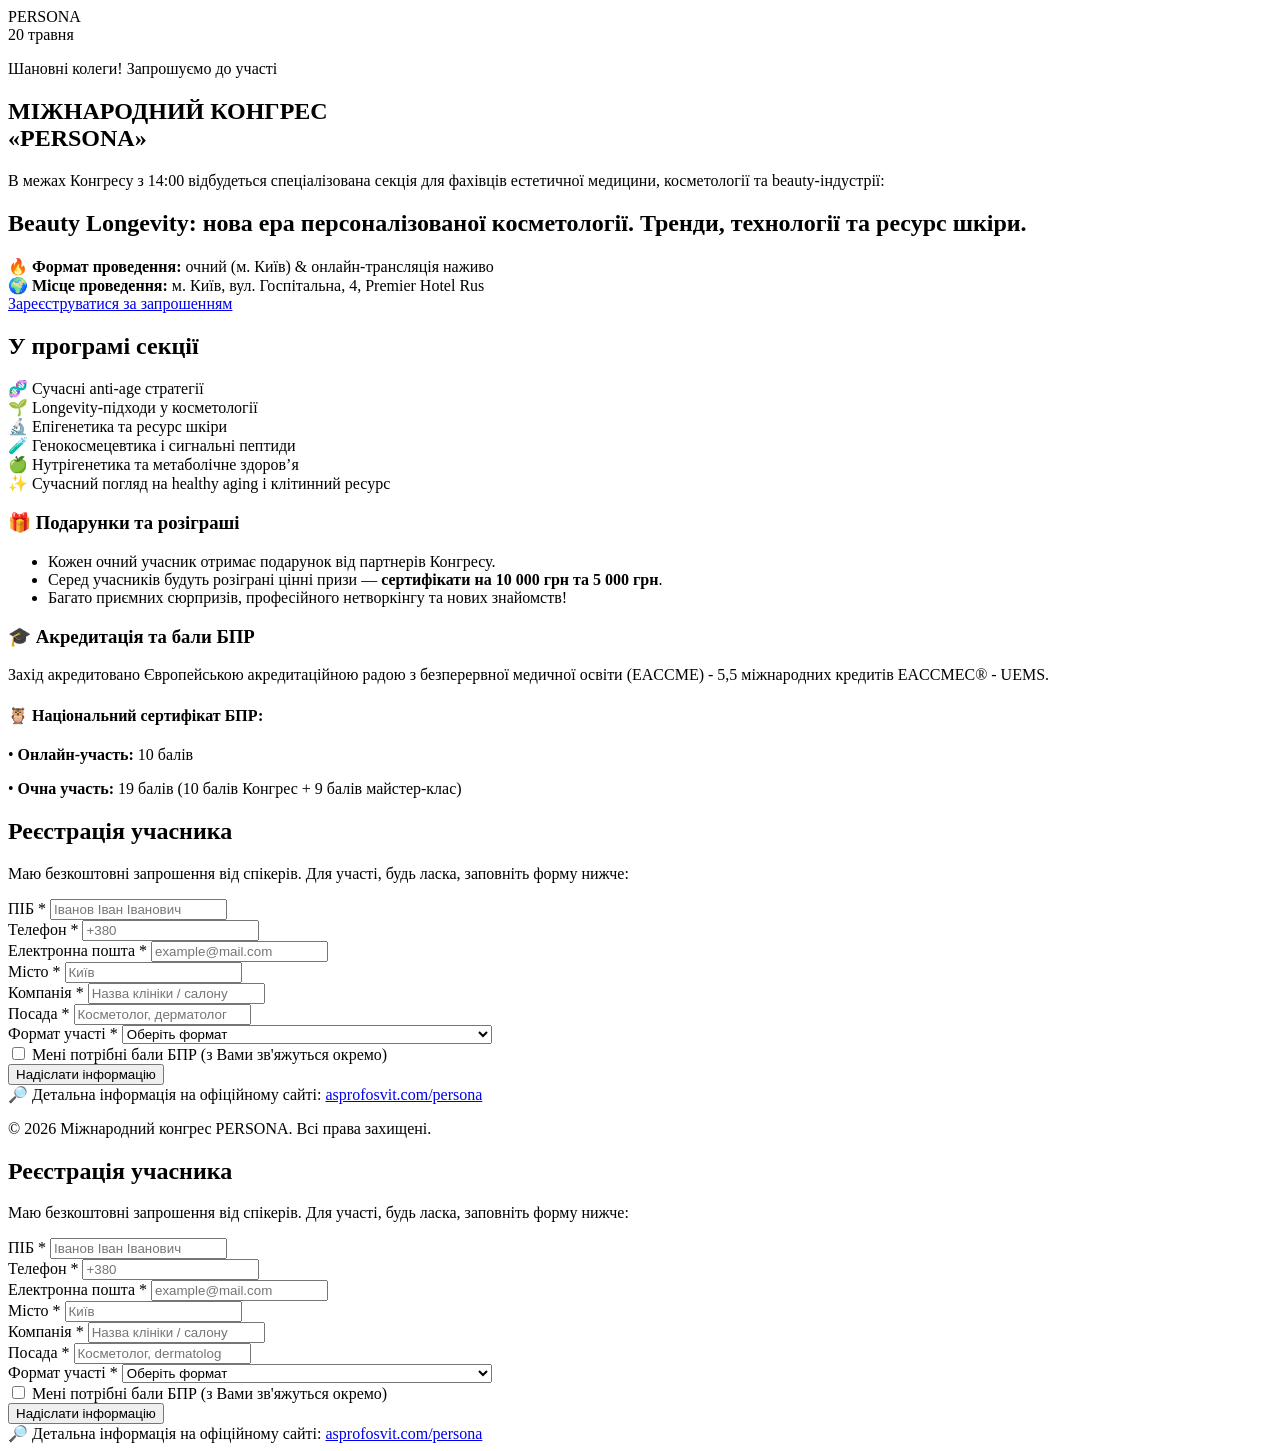
==== commit 85717137: "Add files via upload" ====
--- a/index.html
+++ b/index.html
@@ -5,312 +5,6 @@
     <meta name="viewport" content="width=device-width, initial-scale=1.0">
     <title>PERSONA | Міжнародний конгрес</title>
     <link rel="stylesheet" href="style.css">
-    <style>
-        /* ==========================================================================
-           ПРЕМІУМ ДИЗАЙН СТИЛІ (ПЕРЕКРИВАЮТЬ СТАРІ СТИЛІ ДЛЯ ІДЕАЛЬНОГО ВИГЛЯДУ)
-           ========================================================================== */
-        
-        /* Глобальні налаштування */
-        body {
-            background-color: #0d0305 !important;
-            color: #f0f0f0 !important;
-            font-family: 'Montserrat', 'Segoe UI', Roboto, Helvetica, Arial, sans-serif !important;
-            margin: 0;
-            padding: 0;
-            line-height: 1.6;
-        }
-
-        .container {
-            max-width: 1140px;
-            margin: 0 auto;
-            padding: 0 20px;
-        }
-
-        /* Шапка сайту */
-        .header {
-            background: rgba(13, 3, 5, 0.95);
-            backdrop-filter: blur(10px);
-            border-bottom: 1px solid rgba(212, 175, 55, 0.15) !important;
-            padding: 20px 0 !important;
-            position: sticky;
-            top: 0;
-            z-index: 1000;
-        }
-        .header-flex {
-            display: flex;
-            justify-content: space-between;
-            align-items: center;
-        }
-        .logo {
-            letter-spacing: 5px !important;
-            font-weight: 900 !important;
-            color: #ffffff !important;
-            font-size: 1.6rem !important;
-            text-shadow: 0 0 10px rgba(255,255,255,0.1);
-        }
-        .header-date {
-            background: linear-gradient(135deg, #d4af37 0%, #b8860b 100%) !important;
-            color: #0d0305 !important;
-            padding: 8px 24px !important;
-            border-radius: 50px !important;
-            font-weight: 700 !important;
-            font-size: 0.95rem !important;
-            box-shadow: 0 4px 15px rgba(212, 175, 55, 0.3) !important;
-        }
-
-        /* Головний екран (Hero Секція) */
-        .hero {
-            background: radial-gradient(circle at center, #210710 0%, #0d0305 100%) !important;
-            padding: 100px 0 80px 0 !important;
-            text-align: center;
-        }
-        .hero-top-text {
-            letter-spacing: 3px !important;
-            color: #d4af37 !important;
-            font-weight: 700 !important;
-            text-transform: uppercase !important;
-            font-size: 0.9rem !important;
-            margin-bottom: 15px;
-        }
-        .hero-title {
-            line-height: 1.15 !important;
-            font-size: 3.5rem !important;
-            font-weight: 800 !important;
-            margin: 0 0 30px 0 !important;
-            color: #ffffff !important;
-        }
-        .gold-text {
-            color: #d4af37 !important;
-            font-size: 1.25em;
-            display: inline-block;
-            margin-top: 5px;
-            text-shadow: 0 0 30px rgba(212, 175, 55, 0.5) !important;
-        }
-        .special-badge {
-            border-left: 4px solid #d4af37 !important;
-            background: rgba(212, 175, 55, 0.06) !important;
-            padding: 18px 25px !important;
-            border-radius: 0 12px 12px 0 !important;
-            max-width: 850px;
-            margin: 35px auto !important;
-            font-size: 1.1rem !important;
-            line-height: 1.6 !important;
-            color: #e5e5e5 !important;
-            text-align: left;
-            border-top: none !important;
-            border-right: none !important;
-            border-bottom: none !important;
-        }
-        .section-title-main {
-            font-weight: 300 !important;
-            color: #dcdcdc !important;
-            max-width: 850px;
-margin: 25px auto !important;
-            font-size: 1.45rem !important;
-            line-height: 1.5 !important;
-        }
-        .hero-meta {
-            margin: 35px 0 !important;
-            display: flex;
-            flex-direction: column;
-            gap: 12px;
-            font-size: 1.1rem !important;
-            color: #b5b5b5 !important;
-        }
-        .hero-meta strong {
-            color: #fff;
-        }
-
-        /* Кнопки */
-        .btn-container {
-            display: flex;
-            gap: 25px;
-            flex-wrap: wrap;
-            margin-top: 45px;
-            justify-content: center;
-        }
-        .btn-gold {
-            transition: all 0.4s cubic-bezier(0.165, 0.84, 0.44, 1) !important;
-            box-shadow: 0 4px 18px rgba(212, 175, 55, 0.15) !important;
-            text-transform: uppercase !important;
-            font-size: 0.85rem !important;
-            letter-spacing: 1.5px !important;
-            padding: 18px 36px !important;
-            text-decoration: none !important;
-            border-radius: 50px !important;
-            font-weight: 700 !important;
-            text-align: center;
-            min-width: 290px;
-            display: inline-block;
-            box-sizing: border-box;
-        }
-        .btn-gold:hover {
-            transform: translateY(-4px) !important;
-            box-shadow: 0 10px 30px rgba(212, 175, 55, 0.4) !important;
-        }
-        .btn-pulse {
-            animation: goldGlowEffect 2.5s infinite;
-        }
-        @keyframes goldGlowEffect {
-            0% { box-shadow: 0 0 0 0 rgba(212, 175, 55, 0.5); }
-            70% { box-shadow: 0 0 0 15px rgba(212, 175, 55, 0); }
-            100% { box-shadow: 0 0 0 0 rgba(212, 175, 55, 0); }
-        }
-
-        /* Розділювачі секцій */
-        .section-divider {
-            height: 1px;
-            background: linear-gradient(to right, transparent, rgba(212, 175, 55, 0.35), transparent) !important;
-            margin: 60px 0 !important;
-            border: none !important;
-        }
-
-        /* Програма секції */
-        .program-section {
-            padding: 20px 0;
-        }
-        .block-title {
-            text-align: center;
-            margin-bottom: 45px !important;
-            color: #ffffff !important;
-            font-size: 2.2rem !important;
-            font-weight: 800 !important;
-            letter-spacing: 1px;
-        }
-        .program-grid {
-            display: grid !important;
-            grid-template-columns: repeat(auto-fit, minmax(300px, 1fr)) !important;
-            gap: 25px !important;
-        }
-        .program-card {
-            background: linear-gradient(145deg, rgba(255, 255, 255, 0.03) 0%, rgba(255, 255, 255, 0.01) 100%) !important;
-            border: 1px solid rgba(212, 175, 55, 0.12) !important;
-            border-radius: 12px !important;
-            padding: 25px !important;
-            transition: all 0.3s cubic-bezier(0.25, 0.8, 0.25, 1) !important;
-            display: flex !important;
-            align-items: center !important;
-            gap: 15px !important;
-            box-sizing: border-box;
-        }
-        .program-card:hover {
-            transform: translateY(-6px) !important;
-            background: rgba(212, 175, 55, 0.06) !important;
-            border-color: #d4af37 !important;
-            box-shadow: 0 12px 25px rgba(0, 0, 0, 0.5) !important;
-        }
-        .program-card span {
-            font-size: 1.8rem !important;
-            background: rgba(212, 175, 55, 0.1);
-            padding: 10px;
-            border-radius: 50%;
-            display: inline-flex;
-            align-items: center;
-            justify-content: center;
-            width: 45px;
-            height: 45px;
-        }
-
-        /* Деталі, Бонуси, БПР */
-        .details-grid {
-            display: grid !important;
-grid-template-columns: repeat(auto-fit, minmax(350px, 1fr)) !important;
-            gap: 35px !important;
-        }
-        .details-block {
-            background: linear-gradient(145deg, rgba(255, 255, 255, 0.02) 0%, rgba(255, 255, 255, 0.005) 100%) !important;
-            padding: 35px !important;
-            border-radius: 16px !important;
-            border: 1px solid rgba(255, 255, 255, 0.04) !important;
-            box-sizing: border-box;
-        }
-        .details-block h3 {
-            color: #d4af37 !important;
-            margin-top: 0 !important;
-            font-size: 1.5rem !important;
-            font-weight: 700 !important;
-            margin-bottom: 20px !important;
-        }
-        .details-block ul {
-            padding-left: 20px !important;
-            line-height: 1.8 !important;
-            color: #d0d0d0 !important;
-        }
-        .details-block li {
-            margin-bottom: 12px !important;
-        }
-        .accreditation {
-            font-style: italic !important;
-            margin-bottom: 20px !important;
-            color: #b5b5b5 !important;
-            line-height: 1.6 !important;
-        }
-        .bpr-box {
-            border-left: 4px solid #d4af37 !important;
-            background: rgba(212, 175, 55, 0.04) !important;
-            padding: 20px !important;
-            border-radius: 0 12px 12px 0 !important;
-            margin-top: 20px !important;
-            border-top: none !important;
-            border-right: none !important;
-            border-bottom: none !important;
-        }
-        .bpr-box h4 {
-            margin-top: 0 !important;
-            color: #ffffff !important;
-            font-size: 1.15rem !important;
-            margin-bottom: 10px !important;
-        }
-
-        /* Фінальний блок заклику (Блок квитків) */
-        .form-wrapper {
-            background: linear-gradient(180deg, rgba(255,255,255,0.02) 0%, rgba(0,0,0,0) 100%) !important;
-            padding: 60px 40px !important;
-            border-radius: 20px !important;
-            border: 1px solid rgba(212, 175, 55, 0.18) !important;
-            max-width: 750px !important;
-            margin: 0 auto !important;
-            box-shadow: 0 25px 50px rgba(0, 0, 0, 0.7) !important;
-            text-align: center;
-        }
-        .form-wrapper h2 {
-            color: #d4af37 !important;
-            margin-top: 0 !important;
-            margin-bottom: 20px !important;
-            font-size: 2.2rem !important;
-            font-weight: 800 !important;
-            letter-spacing: 1px;
-        }
-        .form-wrapper p {
-            font-size: 1.15rem !important;
-            color: #dcdcdc !important;
-            line-height: 1.7 !important;
-            margin-bottom: 40px !important;
-        }
-
-        /* Підвал */
-        .footer {
-            border-top: 1px solid rgba(212, 175, 55, 0.15) !important;
-            padding: 35px 0 !important;
-            background: #060102 !important;
-            margin-top: 60px;
-        }
-        .footer p {
-            opacity: 0.55 !important;
-            font-size: 0.85rem !important;
-            margin: 0 !important;
-            letter-spacing: 0.8px;
-        }
-
-        /* Адаптивність для мобільних пристроїв */
-        @media (max-width: 768px) {
-            .hero-title { font-size: 2.4rem !important; }
-            .block-title { font-size: 1.8rem !important; }
-            .btn-gold { width: 100%; min-width: 100%; }
-            .btn-container { gap: 15px; }
-            .form-wrapper { padding: 40px 20px !important; }
-        }
-    </style>
 </head>
 <body>
 
@@ -322,7 +16,7 @@
     </header>
 
     <section class="hero">
-<div class="container">
+        <div class="container">
             <p class="hero-top-text">Шановні колеги! Запрошуємо до участі</p>
             <h1 class="hero-title">МІЖНАРОДНИЙ КОНГРЕС<br><span class="gold-text">«PERSONA»</span></h1>
             
@@ -330,21 +24,16 @@
                 В межах Конгресу з 14:00 відбудеться спеціалізована секція для фахівців естетичної медицини, косметології та beauty-індустрії:
             </div>
 
-            <h2 class="section-title-main">Beauty Longevity: nova era personalizovanoi kosmetologii. Trendi, tehnologii ta resurs shkiri.</h2>
+            <h2 class="section-title-main">Beauty Longevity: нова ера персоналізованої косметології. Тренди, технології та ресурс шкіри.</h2>
             
             <div class="hero-meta">
                 <div class="meta-item">🔥 <strong>Формат проведення:</strong> очний (м. Київ) & онлайн-трансляція наживо</div>
                 <div class="meta-item">🌍 <strong>Місце проведення:</strong> м. Київ, вул. Госпітальна, 4, Premier Hotel Rus</div>
             </div>
 
-            <div class="btn-container">
-                <a href="http://asprofosvit.com/persona" target="_blank" class="btn-gold" style="color: #ffffff; border: 2px solid #d4af37; background: transparent;">Онлайн формат (БЕЗКОШТОВНО)</a>
-                <a href="http://asprofosvit.com/persona" target="_blank" class="btn-gold btn-pulse" style="background: linear-gradient(135deg, #d4af37 0%, #b8860b 100%); border: none; color: #0d0305;">Очний формат (600₴)</a>
-            </div>
-        </div>
-    </section>
-
-    <hr class="section-divider">
+            <a href="#register-form" class="btn-gold">Зареєструватися за запрошенням</a>
+        </div>
+    </section>
 
     <section class="program-section">
         <div class="container">
@@ -360,8 +49,6 @@
         </div>
     </section>
 
-    <hr class="section-divider">
-
     <section class="details-section">
         <div class="container details-grid">
             
@@ -387,14 +74,63 @@
         </div>
     </section>
 
-    <hr class="section-divider">
-
-    <section style="padding: 20px 0 60px 0;">
+    <section id="register-form" class="form-section">
         <div class="container">
             <div class="form-wrapper">
-                <h2>ПРИДБАТИ КВИТКИ</h2>
-                <p>Кількість місць обмежена, тому радимо зареєструватися завчасно. Оберіть свій формат квитка (Платний або Безкоштовний) на офіційному сайті конгресу:</p>
-<a href="http://asprofosvit.com/persona" target="_blank" class="btn-gold btn-pulse" style="background: linear-gradient(135deg, #d4af37 0%, #b8860b 100%); border: none; color: #0d0305; font-size: 1rem; padding: 18px 45px;">Обрати квиток на сайті</a>
+                <h2>Реєстрація учасника</h2>
+                <p class="form-subtitle">Маю безкоштовні запрошення від спікерів. Для участі, будь ласка, заповніть форму нижче:</p>
+<form action="https://formspree.io/f/maqkwreo" method="POST">
+                    <div class="input-group">
+                        <label>ПІБ *</label>
+                        <input type="text" name="ПІБ" placeholder="Іванов Іван Іванович" required>
+                    </div>
+
+                    <div class="input-group">
+                        <label>Телефон *</label>
+                        <input type="tel" name="Телефон" placeholder="+380" required>
+                    </div>
+
+                    <div class="input-group">
+                        <label>Електронна пошта *</label>
+                        <input type="email" name="Email" placeholder="example@mail.com" required>
+                    </div>
+
+                    <div class="input-group">
+                        <label>Місто *</label>
+                        <input type="text" name="Місто" placeholder="Київ" required>
+                    </div>
+
+                    <div class="grid-2col">
+                        <div class="input-group">
+                            <label>Компанія *</label>
+                            <input type="text" name="Компанія" placeholder="Назва клініки / салону" required>
+                        </div>
+                        <div class="input-group">
+                            <label>Посада *</label>
+                            <input type="text" name="Посада" placeholder="Косметолог, дерматолог" required>
+                        </div>
+                    </div>
+
+                    <div class="input-group">
+                        <label>Формат участі *</label>
+                        <select name="Формат участі" required>
+                            <option value="" disabled selected>Оберіть формат</option>
+                            <option value="Онлайн">Онлайн формат (Безкоштовно)</option>
+                            <option value="Очно">Очний формат (600 грн / Безкоштовно за запрошенням)</option>
+                        </select>
+                    </div>
+
+                    <div class="checkbox-container">
+                        <input type="checkbox" name="Бали БПР" id="need-bpr" value="Потрібні бали БПР">
+                        <label for="need-bpr">Мені потрібні бали БПР (з Вами зв'яжуться окремо)</label>
+                    </div>
+
+                    <button type="submit" class="btn-submit">Надіслати інформацію</button>
+                </form>
+                
+                <div class="official-link">
+                    🔎 Детальна інформація на офіційному сайті: <a href="http://asprofosvit.com/persona" target="_blank">asprofosvit.com/persona</a>
+                </div>
             </div>
         </div>
     </section>
@@ -406,4 +142,65 @@
     </footer>
 
 </body>
-</html>+</html>
+<section id="register-form" class="form-section">
+    <div class="container">
+        <div class="form-wrapper">
+            <h2>Реєстрація учасника</h2>
+            <p class="form-subtitle">Маю безкоштовні запрошення від спікерів. Для участі, будь ласка, заповніть форму нижче:</p>
+            
+            <form action="https://formspree.io/f/maqkwreo" method="POST">
+                <div class="input-group">
+                    <label>ПІБ *</label>
+                    <input type="text" name="name" placeholder="Іванов Іван Іванович" required>
+                </div>
+
+                <div class="input-group">
+                    <label>Телефон *</label>
+                    <input type="tel" name="phone" placeholder="+380" required>
+                </div>
+
+                <div class="input-group">
+                    <label>Електронна пошта *</label>
+                    <input type="email" name="email" placeholder="example@mail.com" required>
+                </div>
+
+                <div class="input-group">
+                    <label>Місто *</label>
+                    <input type="text" name="city" placeholder="Київ" required>
+                </div>
+
+                <div class="grid-2col">
+                    <div class="input-group">
+                        <label>Компанія *</label>
+                        <input type="text" name="company" placeholder="Назва клініки / салону" required>
+                    </div>
+                    <div class="input-group">
+                        <label>Посада *</label>
+                        <input type="text" name="position" placeholder="Косметолог, dermatolog" required>
+                    </div>
+                </div>
+
+                <div class="input-group">
+                    <label>Формат участі *</label>
+                    <select name="format" required>
+                        <option value="" disabled selected>Оберіть формат</option>
+                        <option value="Online">Онлайн формат (Безкоштовно)</option>
+                        <option value="Offline">Очний формат (600 грн / Безкоштовно за запрошенням)</option>
+                    </select>
+                </div>
+
+                <div class="checkbox-container">
+                    <input type="checkbox" name="bpr_points" id="need-bpr" value="Yes">
+                    <label for="need-bpr">Мені потрібні бали БПР (з Вами зв'яжуться окремо)</label>
+                </div>
+
+                <button type="submit" class="btn-submit">Надіслати інформацію</button>
+            </form>
+            
+            <div class="official-link">
+                🔎 Детальна інформація на офіційному сайті: <a href="http://asprofosvit.com/persona" target="_blank">asprofosvit.com/persona</a>
+            </div>
+        </div>
+    </div>
+</section>
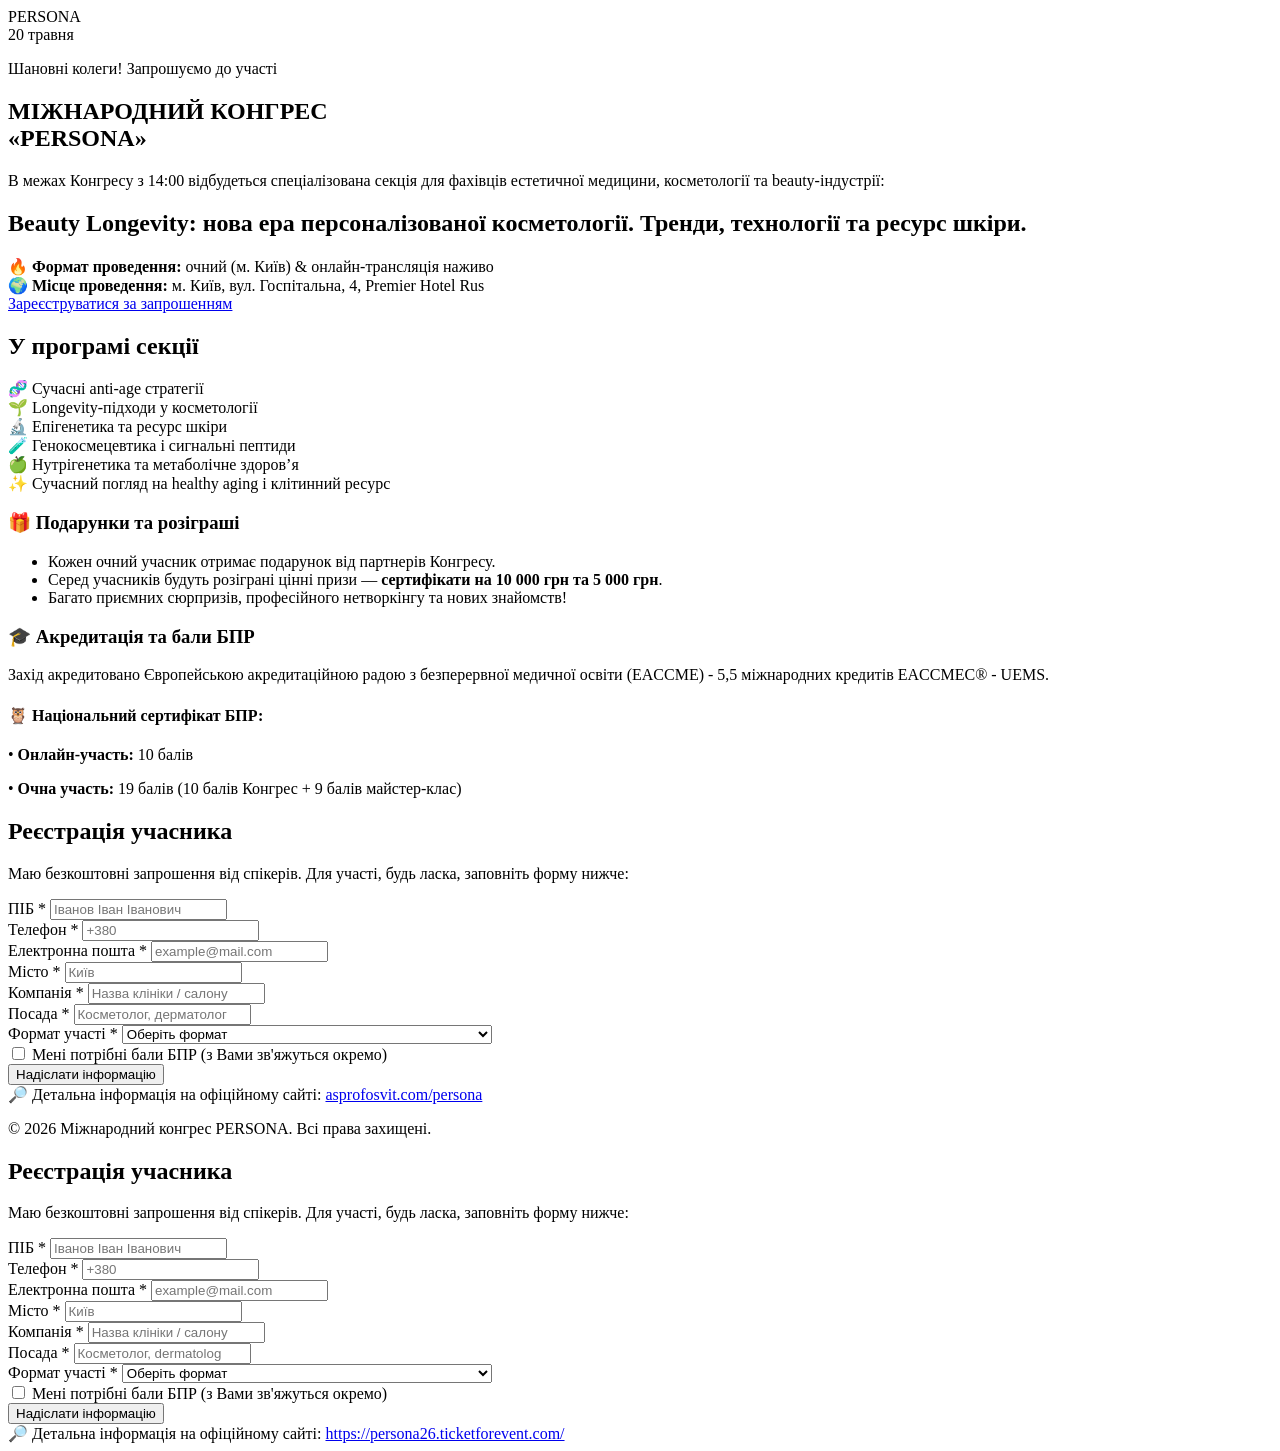
==== commit 17db7d68: "Add files via upload" ====
--- a/index.html
+++ b/index.html
@@ -199,7 +199,7 @@
             </form>
             
             <div class="official-link">
-                🔎 Детальна інформація на офіційному сайті: <a href="http://asprofosvit.com/persona" target="_blank">asprofosvit.com/persona</a>
+                🔎 Детальна інформація на офіційному сайті: <a href="https://persona26.ticketforevent.com/" target="_blank">https://persona26.ticketforevent.com/</a>
             </div>
         </div>
     </div>
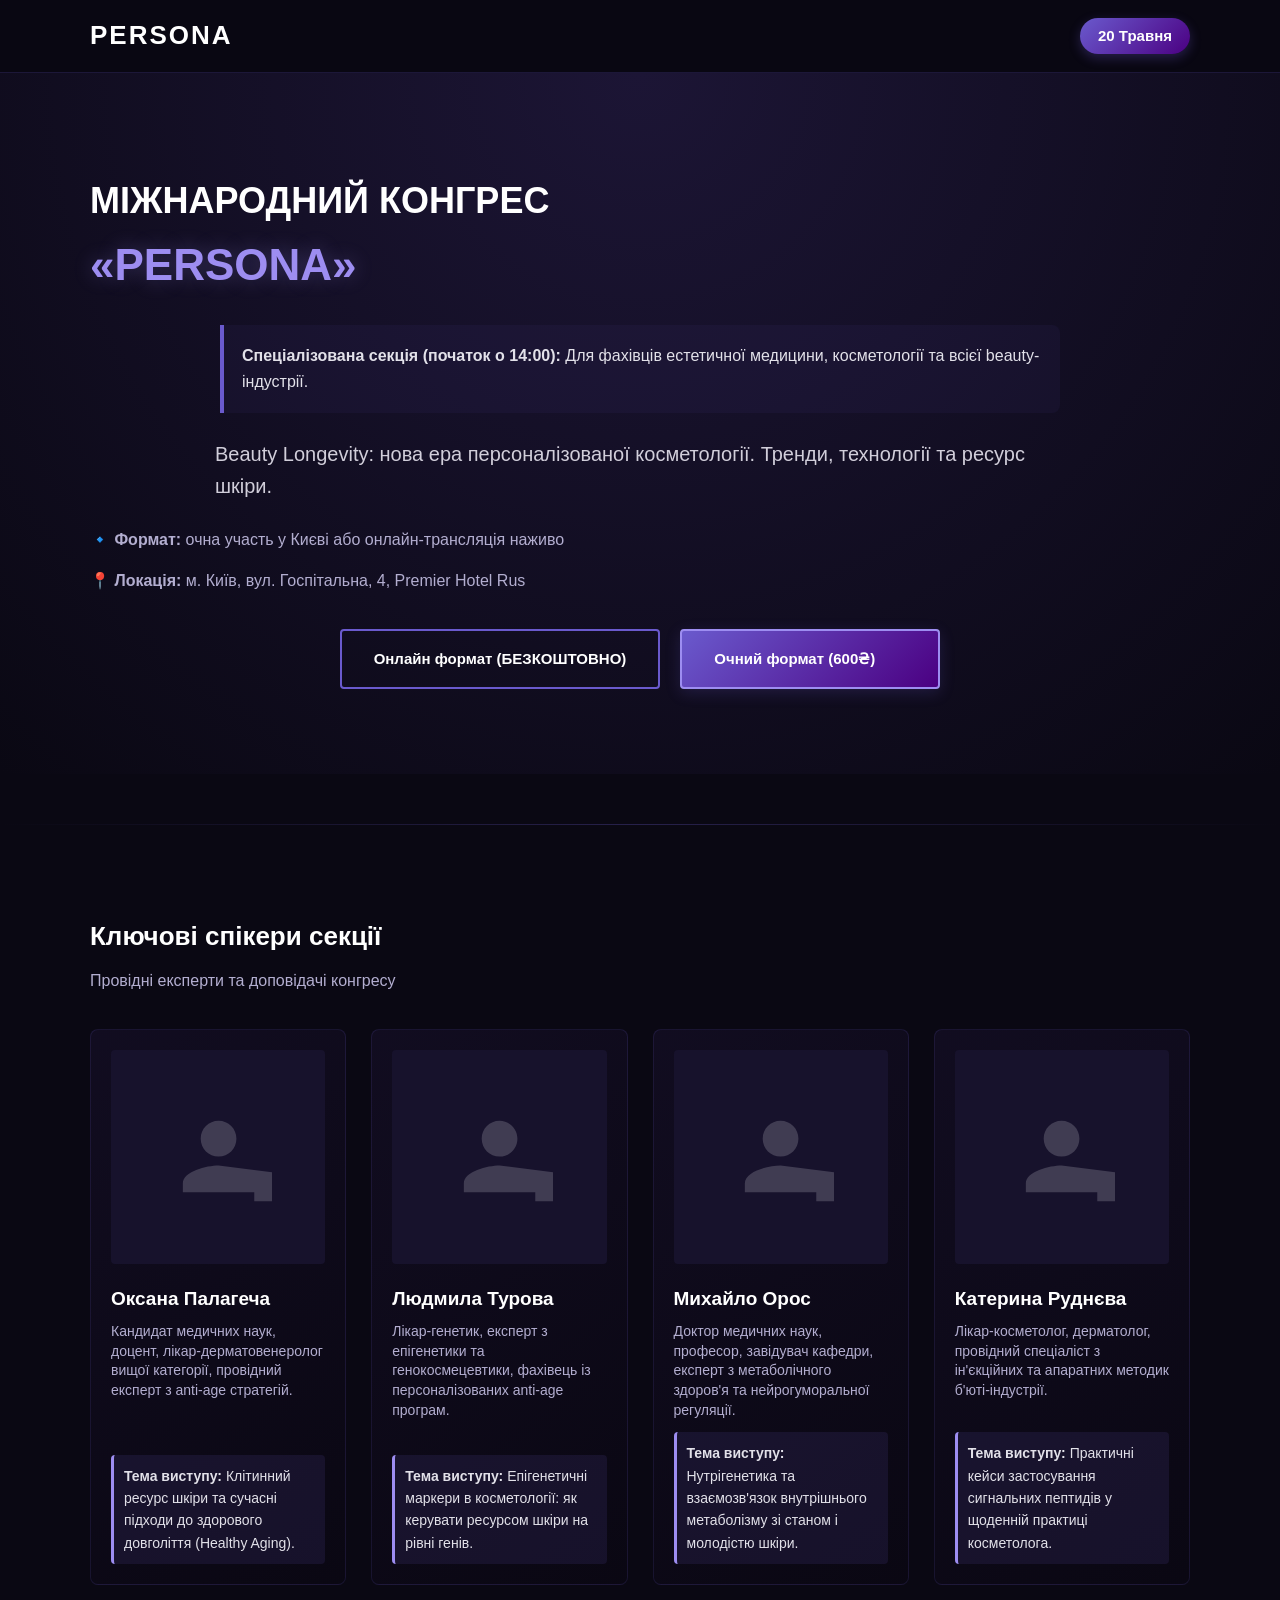
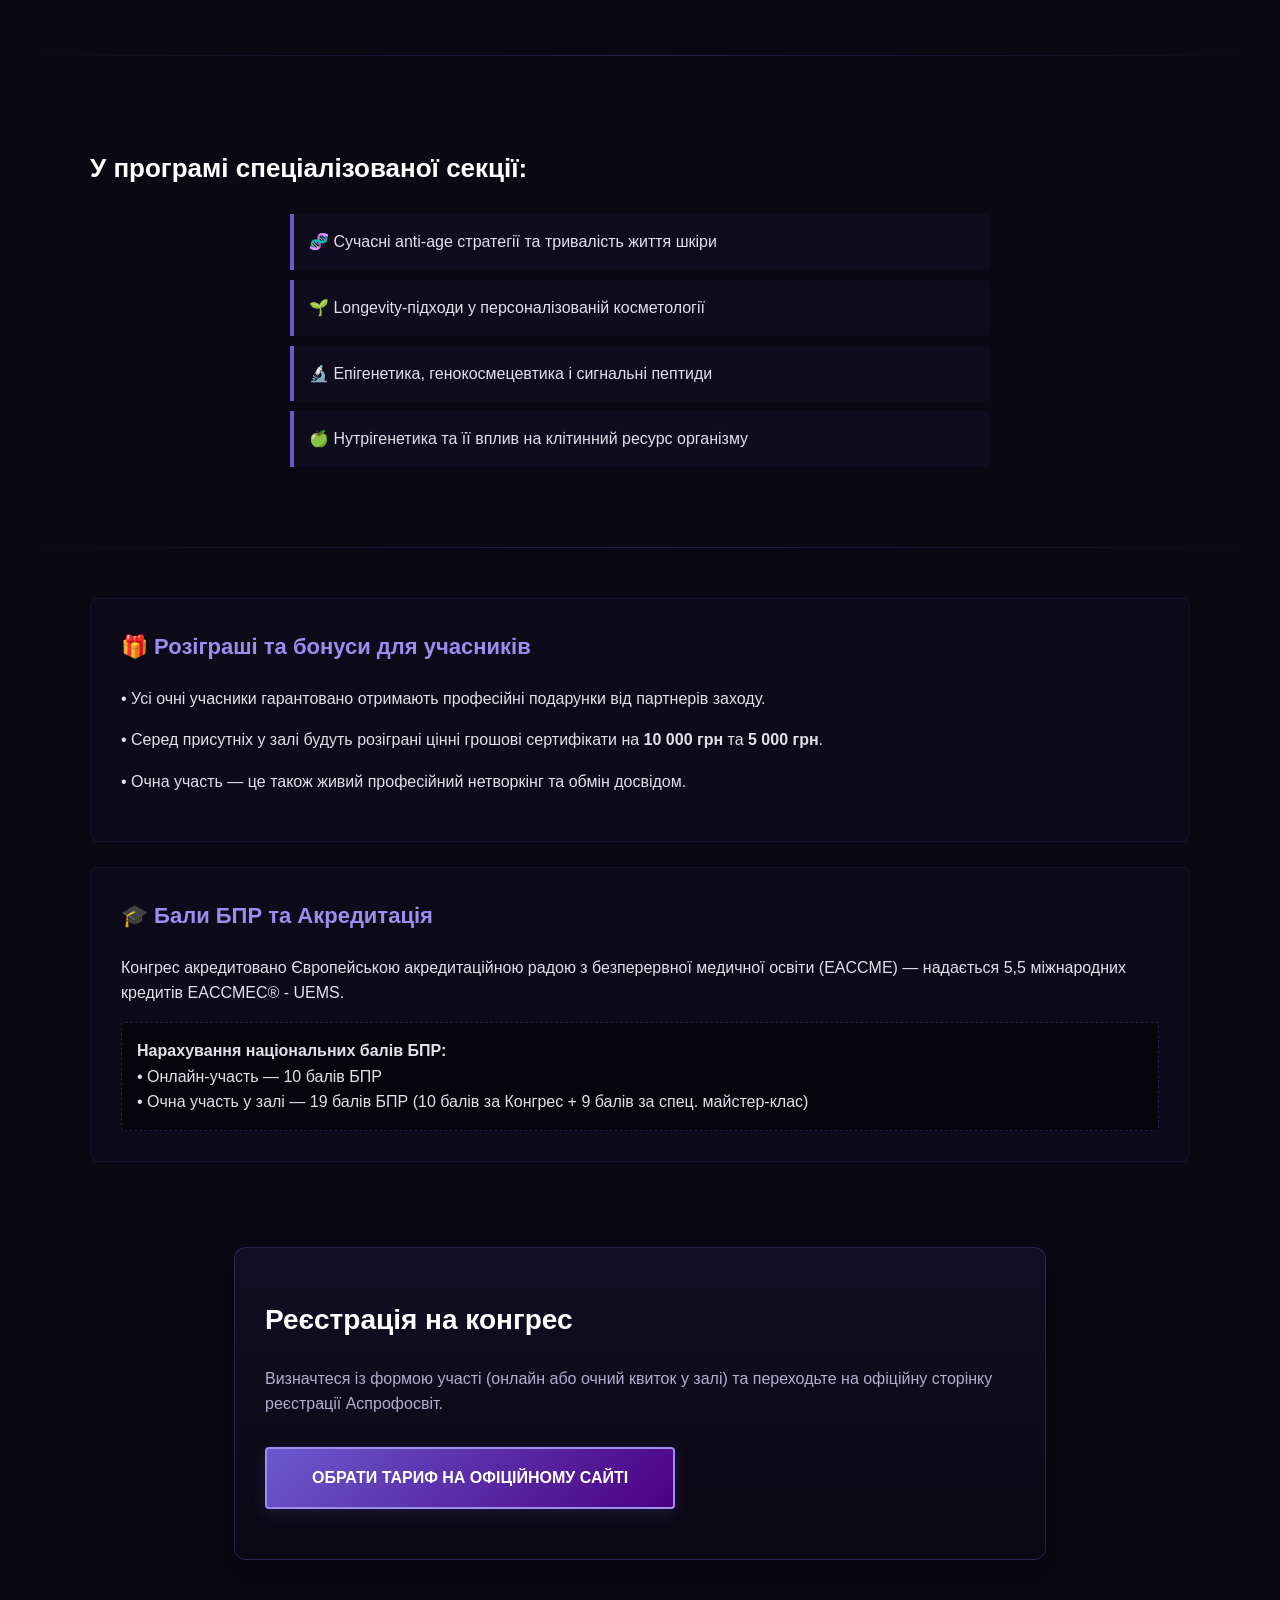
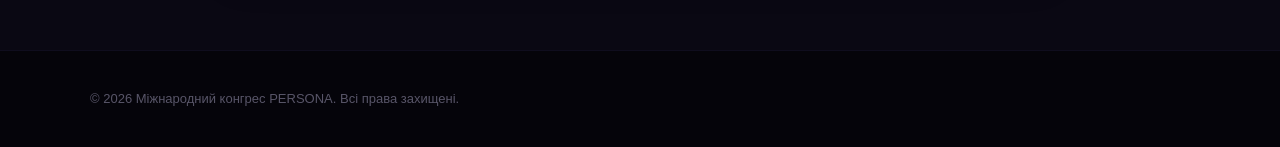
==== commit a40dbe5c: "Add files via upload" ====
--- a/index.html
+++ b/index.html
@@ -3,139 +3,447 @@
 <head>
     <meta charset="UTF-8">
     <meta name="viewport" content="width=device-width, initial-scale=1.0">
-    <title>PERSONA | Міжнародний конгрес</title>
-    <link rel="stylesheet" href="style.css">
+    <title>Міжнародний конгрес PERSONA 2026</title>
+    <style>
+        body {
+            background-color: #0a0813 !important; /* Глибокий синьо-фіолетовий, не б'є в очі */
+            color: #e2e1e9 !important;
+            font-family: 'Segoe UI', Roboto, Helvetica, Arial, sans-serif !important;
+            margin: 0;
+            padding: 0;
+            line-height: 1.6;
+            overflow-x: hidden;
+        }
+
+        .container {
+            width: 90%;
+            max-width: 1100px;
+            margin: 0 auto;
+            padding: 0 10px;
+        }
+
+        /* Шапка з ефектом розмиття скла */
+        header {
+            background: rgba(10, 8, 19, 0.85);
+            backdrop-filter: blur(12px);
+            -webkit-backdrop-filter: blur(12px);
+            border-bottom: 1px solid rgba(106, 90, 205, 0.2);
+            padding: 15px 0;
+            position: sticky;
+            top: 0;
+            z-index: 1000;
+        }
+
+        .header-flex {
+            display: flex;
+            justify-content: space-between;
+            align-items: center;
+        }
+
+        .logo {
+            font-size: 26px;
+            font-weight: 900;
+            color: #ffffff;
+            letter-spacing: 2px;
+        }
+
+        .header-date {
+            font-size: 15px;
+            background: linear-gradient(135deg, #6a5acd, #4b0082);
+            color: #ffffff;
+            padding: 6px 18px;
+            font-weight: bold;
+            border-radius: 20px;
+            box-shadow: 0 4px 12px rgba(106, 90, 205, 0.3);
+        }
+
+        /* Головний екран */
+        .hero {
+            padding: 70px 0 50px 0;
+            background: radial-gradient(circle at top, #1c1535 0%, #0a0813 100%);
+        }
+
+        h1 {
+            font-size: 36px;
+            font-weight: 800;
+            color: #ffffff;
+            margin-bottom: 15px;
+        }
+
+        .gold-text {
+            color: #9d8df1; /*  */
+            font-size: 44px;
+            font-weight: 900;
+            text-shadow: 0 0 20px rgba(157, 141, 241, 0.3);
+        }
+
+        .alert-box {
+            border-left: 4px solid #6a5acd;
+            background: rgba(106, 90, 205, 0.06);
+            padding: 18px;
+            margin: 25px auto;
+            max-width: 800px;
+            text-align: left;
+            border-radius: 0 8px 8px 0;
+        }
+
+        .main-topic {
+            font-size: 20px;
+            color: #d1ceda;
+            max-width: 850px;
+            margin: 25px auto;
+            font-weight: 400;
+        }
+
+        .info-lines {
+            font-size: 16px;
+            color: #b3aed0;
+            margin: 25px 0;
+        }
+
+        /* Кнопки переходу на офіційний сайт квитків */
+        .btn-group {
+            margin: 35px 0;
+            display: flex;
+            gap: 20px;
+            justify-content: center;
+            flex-wrap: wrap;
+        }
+
+        .btn-link {
+            display: inline-block;
+            padding: 16px 32px;
+            font-weight: bold;
+            text-decoration: none;
+            font-size: 15px;
+            border-radius: 4px;
+            transition: all 0.3s ease;
+            min-width: 260px;
+            box-sizing: border-box;
+        }
+
+        .btn-outline {
+            color: #ffffff;
+            border: 2px solid #6a5acd;
+            background: transparent;
+        }
+
+        .btn-outline:hover {
+            background: rgba(106, 90, 205, 0.15);
+            transform: translateY(-2px);
+        }
+.btn-fill {
+            color: #ffffff;
+            background: linear-gradient(135deg, #6a5acd 0%, #4b0082 100%);
+            border: 2px solid #9d8df1;
+            box-shadow: 0 4px 15px rgba(106, 90, 205, 0.2);
+        }
+
+        .btn-fill:hover {
+            transform: translateY(-2px);
+            box-shadow: 0 6px 20px rgba(106, 90, 205, 0.4);
+        }
+
+        /* Розділювачі */
+        .section-divider {
+            height: 1px;
+            background: linear-gradient(to right, transparent, rgba(106, 90, 205, 0.3), transparent);
+            margin: 50px 0;
+            border: none;
+        }
+
+      
+        .speakers-section {
+            padding: 20px 0;
+        }
+
+        .speakers-grid {
+            display: grid;
+            grid-template-columns: repeat(auto-fit, minmax(240px, 1fr));
+            gap: 25px;
+            margin-top: 35px;
+            align-items: stretch; /* Однакова висота карток */
+        }
+
+        .speaker-card {
+            background: linear-gradient(145deg, rgba(28, 21, 53, 0.4) 0%, rgba(10, 8, 19, 0.4) 100%);
+            border: 1px solid rgba(106, 90, 205, 0.15);
+            border-radius: 8px;
+            padding: 20px;
+            transition: all 0.3s cubic-bezier(0.25, 0.8, 0.25, 1);
+            display: flex;
+            flex-direction: column;
+            text-align: left;
+        }
+
+        .speaker-card:hover {
+            transform: translateY(-5px);
+            border-color: #9d8df1;
+            box-shadow: 0 10px 25px rgba(106, 90, 205, 0.15);
+        }
+
+        /* Квадратна фотографія з автообрізкою */
+        .speaker-photo-wrapper {
+            width: 100%;
+            aspect-ratio: 1 / 1; /* Робить блок строго квадратним */
+            background: #17122c;
+            border-radius: 4px;
+            margin-bottom: 15px;
+            overflow: hidden;
+            display: flex;
+            align-items: center;
+            justify-content: center;
+        }
+
+        .speaker-photo {
+            width: 100%;
+            height: 100%;
+            object-fit: cover; /* Обличчя не стискаються */
+            transition: transform 0.3s ease;
+        }
+
+        .speaker-card:hover .speaker-photo {
+            transform: scale(1.04);
+        }
+
+        /* Заглушка, якщо немає фото */
+        .speaker-placeholder {
+            width: 50%;
+            height: 50%;
+            opacity: 0.2;
+        }
+
+        .speaker-name {
+            font-size: 19px;
+            font-weight: 700;
+            color: #ffffff;
+            margin: 5px 0 8px 0;
+        }
+
+        .speaker-job {
+            font-size: 14px;
+            color: #b3aed0;
+            margin-bottom: 12px;
+            line-height: 1.4;
+            flex-grow: 1; /* Штовхає тему вниз, щоб все було рівно */
+        }
+
+        .speaker-topic {
+            font-size: 14px;
+            background: rgba(106, 90, 205, 0.12);
+            padding: 10px;
+            border-radius: 4px;
+            border-left: 3px solid #9d8df1; /* Підсвічування теми */
+            color: #e2e1e9;
+        }
+
+        /* Програма */
+        .program-block {
+            padding: 20px 0;
+        }
+
+        .program-list {
+            max-width: 700px;
+            margin: 0 auto;
+            text-align: left;
+        }
+
+        .program-item {
+            background: rgba(28, 21, 53, 0.3);
+            margin-bottom: 10px;
+            padding: 15px;
+            border-left: 4px solid #6a5acd;
+            font-size: 16px;
+            border-radius: 0 4px 4px 0;
+        }
+
+        /* Інформаційні плашки */
+        .info-card {
+            background: rgba(28, 21, 53, 0.2);
+            border: 1px solid rgba(106, 90, 205, 0.1);
+            padding: 30px;
+            margin-bottom: 25px;
+            text-align: left;
+            border-radius: 8px;
+        }
+.info-card h3 {
+            color: #9d8df1;
+            margin-top: 0;
+            font-size: 22px;
+        }
+
+        .bpr-badge {
+            background: #06050b;
+            padding: 15px;
+            border: 1px dashed rgba(106, 90, 205, 0.3);
+            margin-top: 15px;
+            border-radius: 4px;
+        }
+
+        /* Фінальний цікавий блок реєстрації (не навантажує) */
+        .final-box {
+            background: linear-gradient(180deg, #120e24 0%, #0a0813 100%);
+            border: 1px solid rgba(106, 90, 205, 0.3);
+            padding: 50px 30px;
+            max-width: 750px;
+            margin: 50px auto;
+            border-radius: 12px;
+            box-shadow: 0 15px 35px rgba(0,0,0,0.4);
+        }
+
+        .final-box h2 {
+            color: #ffffff;
+            font-size: 28px;
+            margin-top: 0;
+        }
+
+        footer {
+            background: #05040a;
+            padding: 25px;
+            font-size: 13px;
+            color: #585568;
+            border-top: 1px solid rgba(106, 90, 205, 0.1);
+        }
+
+        /* Адаптивність для мобілок */
+        @media (max-width: 768px) {
+            h1 { font-size: 28px; }
+            .gold-text { font-size: 34px; }
+            .btn-link { width: 100%; min-width: 100%; }
+            .speakers-grid { grid-template-columns: 1fr; }
+        }
+    </style>
 </head>
 <body>
 
-    <header class="header">
+    <header>
         <div class="container header-flex">
             <div class="logo">PERSONA</div>
-            <div class="header-date">20 травня</div>
+            <div class="header-date">20 Травня</div>
         </div>
     </header>
 
     <section class="hero">
         <div class="container">
-            <p class="hero-top-text">Шановні колеги! Запрошуємо до участі</p>
             <h1 class="hero-title">МІЖНАРОДНИЙ КОНГРЕС<br><span class="gold-text">«PERSONA»</span></h1>
             
-            <div class="special-badge">
-                В межах Конгресу з 14:00 відбудеться спеціалізована секція для фахівців естетичної медицини, косметології та beauty-індустрії:
-            </div>
-
-            <h2 class="section-title-main">Beauty Longevity: нова ера персоналізованої косметології. Тренди, технології та ресурс шкіри.</h2>
+            <div class="alert-box">
+                <b>Спеціалізована секція (початок о 14:00):</b> Для фахівців естетичної медицини, косметології та всієї beauty-індустрії.
+            </div>
+
+            <h2 class="main-topic">Beauty Longevity: нова ера персоналізованої косметології. Тренди, технології та ресурс шкіри.</h2>
             
-            <div class="hero-meta">
-                <div class="meta-item">🔥 <strong>Формат проведення:</strong> очний (м. Київ) & онлайн-трансляція наживо</div>
-                <div class="meta-item">🌍 <strong>Місце проведення:</strong> м. Київ, вул. Госпітальна, 4, Premier Hotel Rus</div>
-            </div>
-
-            <a href="#register-form" class="btn-gold">Зареєструватися за запрошенням</a>
+            <div class="info-lines">
+                <p>🔹 <b>Формат:</b> очна участь у Києві або онлайн-трансляція наживо</p>
+                <p>📍 <b>Локація:</b> м. Київ, вул. Госпітальна, 4, Premier Hotel Rus</p>
+            </div>
+
+            <div class="btn-group">
+                <a href="http://asprofosvit.com/persona" target="_blank" class="btn-link btn-outline">Онлайн формат (БЕЗКОШТОВНО)</a>
+                <a href="http://asprofosvit.com/persona" target="_blank" class="btn-link btn-fill">Очний формат (600₴)</a>
+            </div>
         </div>
     </section>
 
-    <section class="program-section">
-        <div class="container">
-            <h2 class="block-title">У програмі секції</h2>
-            <div class="program-grid">
-                <div class="program-card"><span>🧬</span> Сучасні anti-age стратегії</div>
-                <div class="program-card"><span>🌱</span> Longevity-підходи у косметології</div>
-                <div class="program-card"><span>🔬</span> Епігенетика та ресурс шкіри</div>
-                <div class="program-card"><span>🧪</span> Генокосмецевтика і сигнальні пептиди</div>
-                <div class="program-card"><span>🍏</span> Нутрігенетика та метаболічне здоров’я</div>
-                <div class="program-card"><span>✨</span> Сучасний погляд на healthy aging і клітинний ресурс</div>
+    <hr class="section-divider">
+
+    <section class="speakers-section">
+        <div class="container">
+            <h2 style="font-size: 26px; color: #ffffff; margin-bottom: 10px;">Ключові спікери секції</h2>
+            <p style="color: #b3aed0; margin: 0;">Провідні експерти та доповідачі конгресу</p>
+            
+            <div class="speakers-grid">
+                
+                <div class="speaker-card">
+                    <div class="speaker-photo-wrapper">
+                        <svg class="speaker-placeholder" viewBox="0 0 24 24" fill="currentColor"><path d="M12 12c2.21 0 4-1.79 4-4s-1.79-4-4-4-4 1.79-4 4 1.79 4 4 4zm0 2c-2.67 0-8 1.34-8 4v2h16v2h16v-2c0-2.66-5-33-8-4z"/></svg>
+                    </div>
+                    <div class="speaker-name">Оксана Палагеча</div>
+                    <div class="speaker-job">Кандидат медичних наук, доцент, лікар-дерматовенеролог вищої категорії, провідний експерт з anti-age стратегій.</div>
+                    <div class="speaker-topic"><b>Тема виступу:</b> Клітинний ресурс шкіри та сучасні підходи до здорового довголіття (Healthy Aging).</div>
+                </div>
+
+                <div class="speaker-card">
+<div class="speaker-photo-wrapper">
+                        <svg class="speaker-placeholder" viewBox="0 0 24 24" fill="currentColor"><path d="M12 12c2.21 0 4-1.79 4-4s-1.79-4-4-4-4 1.79-4 4 1.79 4 4 4zm0 2c-2.67 0-8 1.34-8 4v2h16v2h16v-2c0-2.66-5-33-8-4z"/></svg>
+                    </div>
+                    <div class="speaker-name">Людмила Турова</div>
+                    <div class="speaker-job">Лікар-генетик, експерт з епігенетики та генокосмецевтики, фахівець із персоналізованих anti-age програм.</div>
+                    <div class="speaker-topic"><b>Тема виступу:</b> Епігенетичні маркери в косметології: як керувати ресурсом шкіри на рівні генів.</div>
+                </div>
+
+                <div class="speaker-card">
+                    <div class="speaker-photo-wrapper">
+                        <svg class="speaker-placeholder" viewBox="0 0 24 24" fill="currentColor"><path d="M12 12c2.21 0 4-1.79 4-4s-1.79-4-4-4-4 1.79-4 4 1.79 4 4 4zm0 2c-2.67 0-8 1.34-8 4v2h16v2h16v-2c0-2.66-5-33-8-4z"/></svg>
+                    </div>
+                    <div class="speaker-name">Михайло Орос</div>
+                    <div class="speaker-job">Доктор медичних наук, професор, завідувач кафедри, експерт з метаболічного здоров'я та нейрогуморальної регуляції.</div>
+                    <div class="speaker-topic"><b>Тема виступу:</b> Нутрігенетика та взаємозв'язок внутрішнього метаболізму зі станом і молодістю шкіри.</div>
+                </div>
+
+                <div class="speaker-card">
+                    <div class="speaker-photo-wrapper">
+                        <svg class="speaker-placeholder" viewBox="0 0 24 24" fill="currentColor"><path d="M12 12c2.21 0 4-1.79 4-4s-1.79-4-4-4-4 1.79-4 4 1.79 4 4 4zm0 2c-2.67 0-8 1.34-8 4v2h16v2h16v-2c0-2.66-5-33-8-4z"/></svg>
+                    </div>
+                    <div class="speaker-name">Катерина Руднєва</div>
+                    <div class="speaker-job">Лікар-косметолог, дерматолог, провідний спеціаліст з ін'єкційних та апаратних методик б'юті-індустрії.</div>
+                    <div class="speaker-topic"><b>Тема виступу:</b> Практичні кейси застосування сигнальних пептидів у щоденній практиці косметолога.</div>
+                </div>
+
             </div>
         </div>
     </section>
 
-    <section class="details-section">
-        <div class="container details-grid">
+    <hr class="section-divider">
+
+    <section class="program-block">
+        <div class="container">
+            <h2 style="font-size: 26px; color: #ffffff; margin-bottom: 25px;">У програмі спеціалізованої секції:</h2>
+            <div class="program-list">
+                <div class="program-item">🧬 Сучасні anti-age стратегії та тривалість життя шкіри</div>
+                <div class="program-item">🌱 Longevity-підходи у персоналізованій косметології</div>
+                <div class="program-item">🔬 Епігенетика, генокосмецевтика і сигнальні пептиди</div>
+                <div class="program-item">🍏 Нутрігенетика та її вплив на клітинний ресурс організму</div>
+            </div>
+        </div>
+    </section>
+
+    <hr class="section-divider">
+
+    <section>
+        <div class="container">
             
-            <div class="details-block">
-                <h3>🎁 Подарунки та розіграші</h3>
-                <ul>
-                    <li>Кожен очний учасник отримає подарунок від партнерів Конгресу.</li>
-                    <li>Серед учасників будуть розіграні цінні призи — <strong>сертифікати на 10 000 грн та 5 000 грн</strong>.</li>
-                    <li>Багато приємних сюрпризів, професійного нетворкінгу та нових знайомств!</li>
-                </ul>
-            </div>
-
-            <div class="details-block">
-                <h3>🎓 Акредитація та бали БПР</h3>
-                <p class="accreditation">Захід акредитовано Європейською акредитаційною радою з безперервної медичної освіти (EACCME) - 5,5 міжнародних кредитів EACCMEC® - UEMS.</p>
-                <div class="bpr-box">
-                    <h4>🦉 Національний сертифікат БПР:</h4>
-                    <p>• <strong>Онлайн-участь:</strong> 10 балів</p>
-                    <p>• <strong>Очна участь:</strong> 19 балів (10 балів Конгрес + 9 балів майстер-клас)</p>
+            <div class="info-card">
+                <h3>🎁 Розіграші та бонуси для учасників</h3>
+                <p>• Усі очні учасники гарантовано отримають професійні подарунки від партнерів заходу.</p>
+                <p>• Серед присутніх у залі будуть розіграні цінні грошові сертифікати на <b>10 000 грн</b> та <b>5 000 грн</b>.</p>
+                <p>• Очна участь — це також живий професійний нетворкінг та обмін досвідом.</p>
+            </div>
+
+            <div class="info-card">
+                <h3>🎓 Бали БПР та Акредитація</h3>
+                <p>Конгрес акредитовано Європейською акредитаційною радою з безперервної медичної освіти (EACCME) — надається 5,5 міжнародних кредитів EACCMEC® - UEMS.</p>
+<div class="bpr-badge">
+                    <b>Нарахування національних балів БПР:</b><br>
+                    • Онлайн-участь — 10 балів БПР<br>
+                    • Очна участь у залі — 19 балів БПР (10 балів за Конгрес + 9 балів за спец. майстер-клас)
                 </div>
             </div>
 
         </div>
     </section>
 
-    <section id="register-form" class="form-section">
-        <div class="container">
-            <div class="form-wrapper">
-                <h2>Реєстрація учасника</h2>
-                <p class="form-subtitle">Маю безкоштовні запрошення від спікерів. Для участі, будь ласка, заповніть форму нижче:</p>
-<form action="https://formspree.io/f/maqkwreo" method="POST">
-                    <div class="input-group">
-                        <label>ПІБ *</label>
-                        <input type="text" name="ПІБ" placeholder="Іванов Іван Іванович" required>
-                    </div>
-
-                    <div class="input-group">
-                        <label>Телефон *</label>
-                        <input type="tel" name="Телефон" placeholder="+380" required>
-                    </div>
-
-                    <div class="input-group">
-                        <label>Електронна пошта *</label>
-                        <input type="email" name="Email" placeholder="example@mail.com" required>
-                    </div>
-
-                    <div class="input-group">
-                        <label>Місто *</label>
-                        <input type="text" name="Місто" placeholder="Київ" required>
-                    </div>
-
-                    <div class="grid-2col">
-                        <div class="input-group">
-                            <label>Компанія *</label>
-                            <input type="text" name="Компанія" placeholder="Назва клініки / салону" required>
-                        </div>
-                        <div class="input-group">
-                            <label>Посада *</label>
-                            <input type="text" name="Посада" placeholder="Косметолог, дерматолог" required>
-                        </div>
-                    </div>
-
-                    <div class="input-group">
-                        <label>Формат участі *</label>
-                        <select name="Формат участі" required>
-                            <option value="" disabled selected>Оберіть формат</option>
-                            <option value="Онлайн">Онлайн формат (Безкоштовно)</option>
-                            <option value="Очно">Очний формат (600 грн / Безкоштовно за запрошенням)</option>
-                        </select>
-                    </div>
-
-                    <div class="checkbox-container">
-                        <input type="checkbox" name="Бали БПР" id="need-bpr" value="Потрібні бали БПР">
-                        <label for="need-bpr">Мені потрібні бали БПР (з Вами зв'яжуться окремо)</label>
-                    </div>
-
-                    <button type="submit" class="btn-submit">Надіслати інформацію</button>
-                </form>
-                
-                <div class="official-link">
-                    🔎 Детальна інформація на офіційному сайті: <a href="http://asprofosvit.com/persona" target="_blank">asprofosvit.com/persona</a>
-                </div>
+    <section style="padding: 10px 0 40px 0;">
+        <div class="container">
+            <div class="final-box">
+                <h2>Реєстрація на конгрес</h2>
+                <p style="color: #b3aed0; margin-bottom: 30px;">Визначтеся із формою участі (онлайн або очний квиток у залі) та переходьте на офіційну сторінку реєстрації Аспрофосвіт.</p>
+                <a href="http://asprofosvit.com/persona" target="_blank" class="btn-link btn-fill" style="font-size: 16px; padding: 16px 45px;">ОБРАТИ ТАРИФ НА ОФІЦІЙНОМУ САЙТІ</a>
             </div>
         </div>
     </section>
 
-    <footer class="footer">
+    <footer>
         <div class="container">
             <p>© 2026 Міжнародний конгрес PERSONA. Всі права захищені.</p>
         </div>
@@ -143,64 +451,3 @@
 
 </body>
 </html>
-<section id="register-form" class="form-section">
-    <div class="container">
-        <div class="form-wrapper">
-            <h2>Реєстрація учасника</h2>
-            <p class="form-subtitle">Маю безкоштовні запрошення від спікерів. Для участі, будь ласка, заповніть форму нижче:</p>
-            
-            <form action="https://formspree.io/f/maqkwreo" method="POST">
-                <div class="input-group">
-                    <label>ПІБ *</label>
-                    <input type="text" name="name" placeholder="Іванов Іван Іванович" required>
-                </div>
-
-                <div class="input-group">
-                    <label>Телефон *</label>
-                    <input type="tel" name="phone" placeholder="+380" required>
-                </div>
-
-                <div class="input-group">
-                    <label>Електронна пошта *</label>
-                    <input type="email" name="email" placeholder="example@mail.com" required>
-                </div>
-
-                <div class="input-group">
-                    <label>Місто *</label>
-                    <input type="text" name="city" placeholder="Київ" required>
-                </div>
-
-                <div class="grid-2col">
-                    <div class="input-group">
-                        <label>Компанія *</label>
-                        <input type="text" name="company" placeholder="Назва клініки / салону" required>
-                    </div>
-                    <div class="input-group">
-                        <label>Посада *</label>
-                        <input type="text" name="position" placeholder="Косметолог, dermatolog" required>
-                    </div>
-                </div>
-
-                <div class="input-group">
-                    <label>Формат участі *</label>
-                    <select name="format" required>
-                        <option value="" disabled selected>Оберіть формат</option>
-                        <option value="Online">Онлайн формат (Безкоштовно)</option>
-                        <option value="Offline">Очний формат (600 грн / Безкоштовно за запрошенням)</option>
-                    </select>
-                </div>
-
-                <div class="checkbox-container">
-                    <input type="checkbox" name="bpr_points" id="need-bpr" value="Yes">
-                    <label for="need-bpr">Мені потрібні бали БПР (з Вами зв'яжуться окремо)</label>
-                </div>
-
-                <button type="submit" class="btn-submit">Надіслати інформацію</button>
-            </form>
-            
-            <div class="official-link">
-                🔎 Детальна інформація на офіційному сайті: <a href="https://persona26.ticketforevent.com/" target="_blank">https://persona26.ticketforevent.com/</a>
-            </div>
-        </div>
-    </div>
-</section>
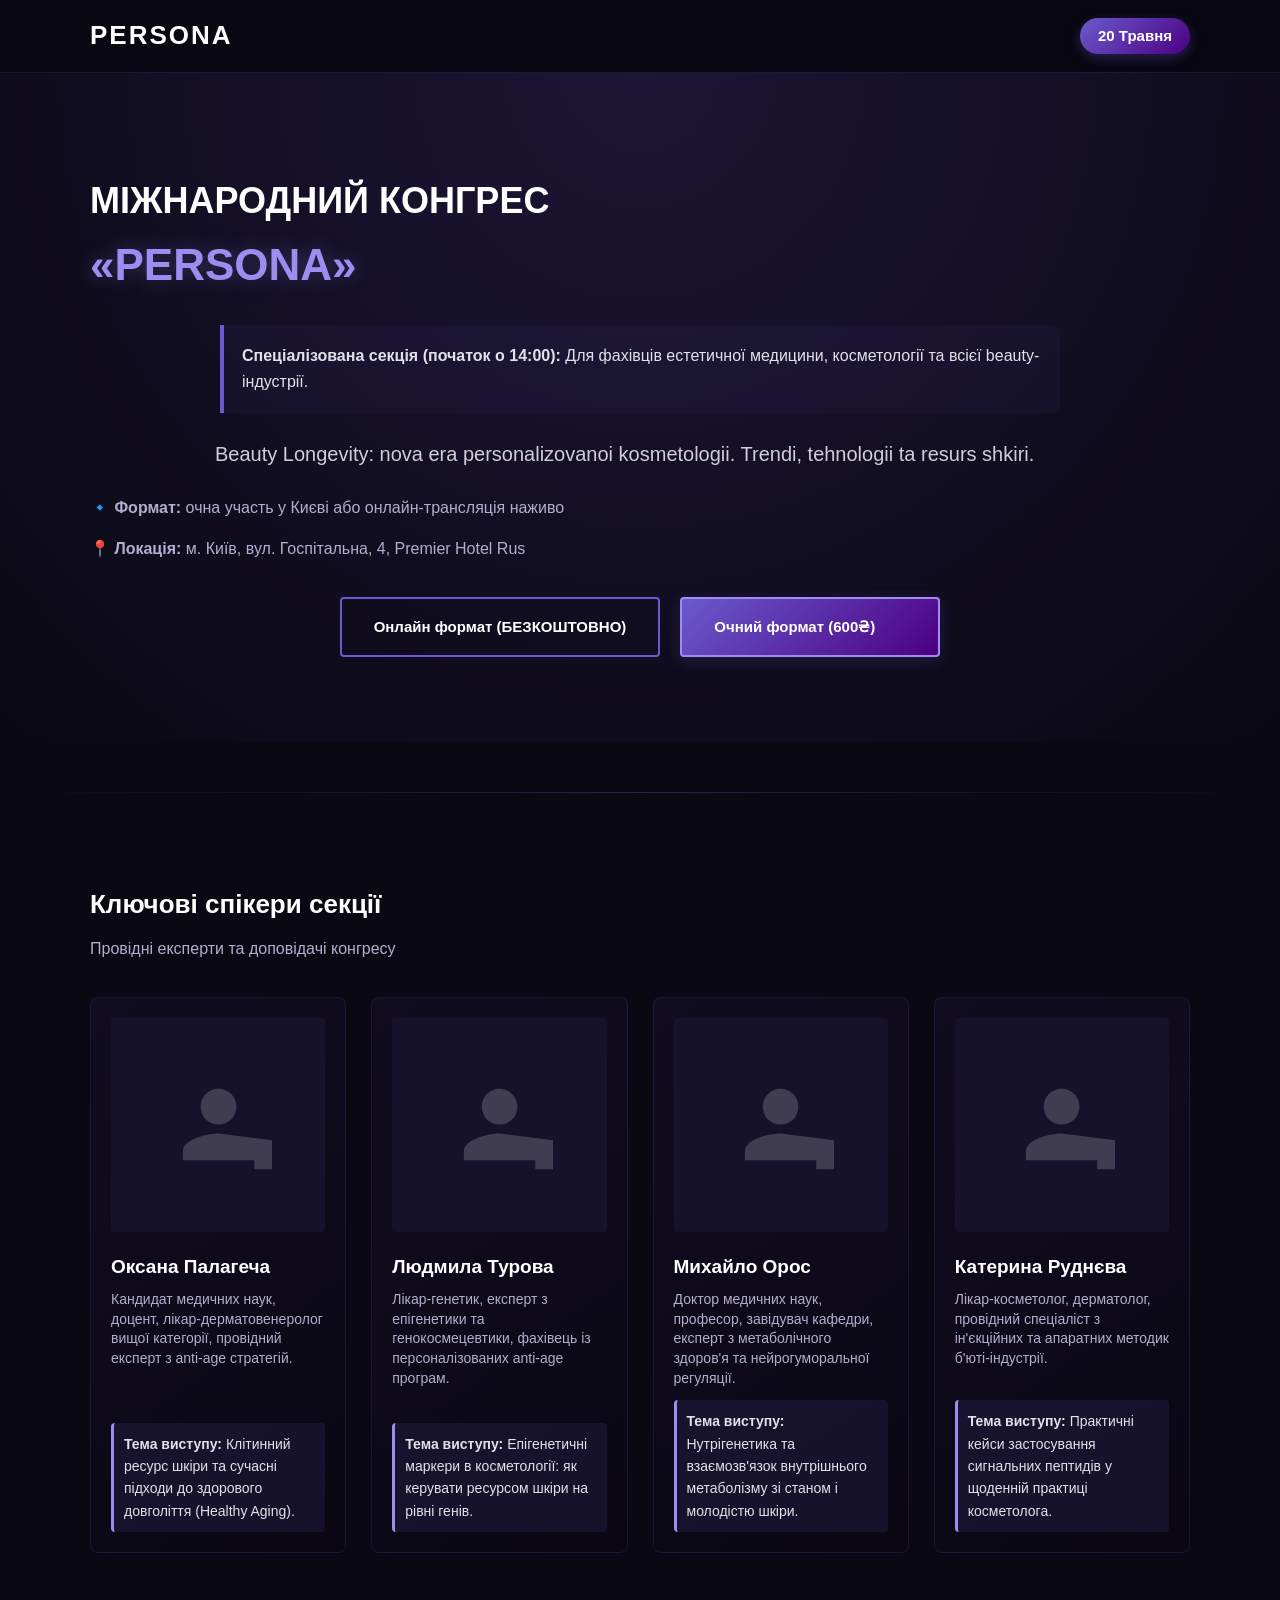
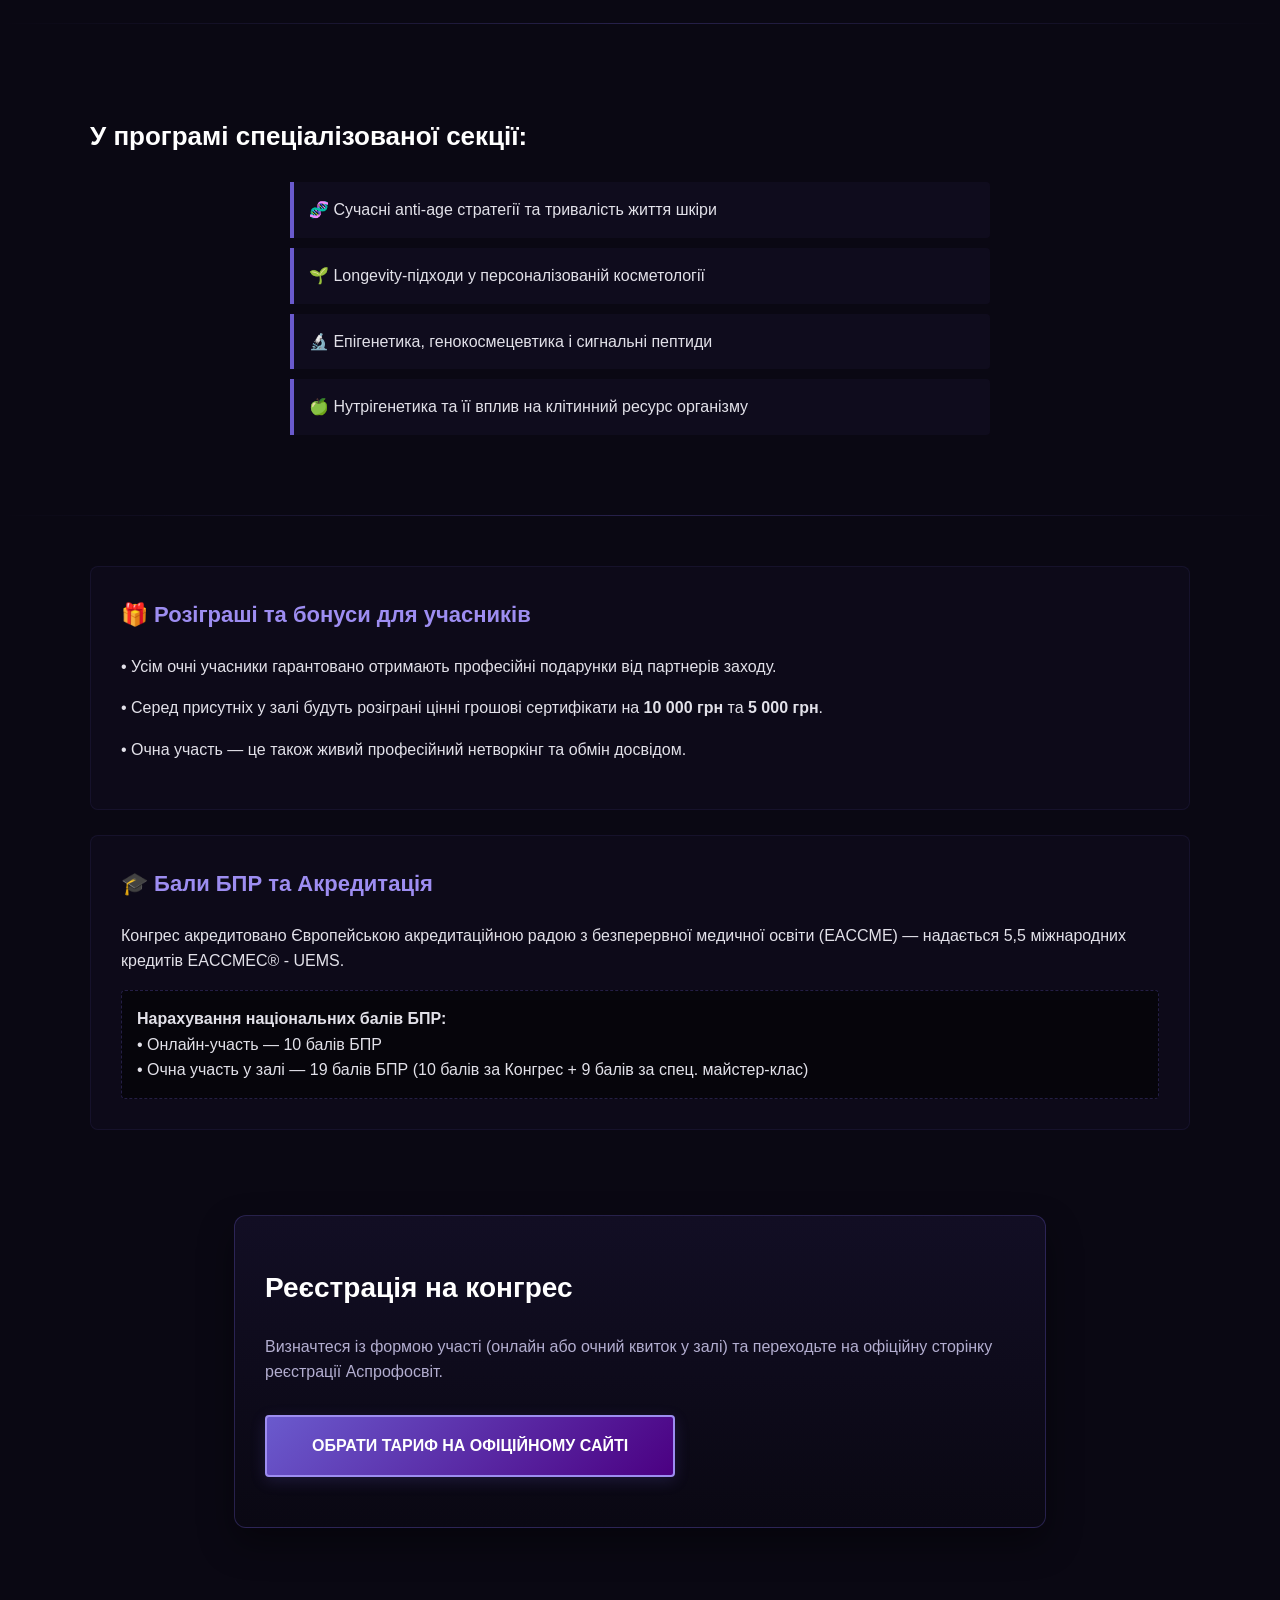
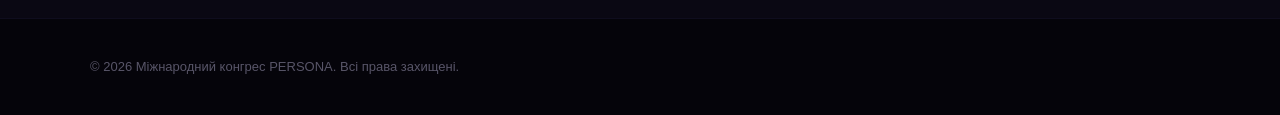
==== commit d3197d79: "Add files via upload" ====
--- a/index.html
+++ b/index.html
@@ -6,7 +6,7 @@
     <title>Міжнародний конгрес PERSONA 2026</title>
     <style>
         body {
-            background-color: #0a0813 !important; /* Глибокий синьо-фіолетовий, не б'є в очі */
+            background-color: #0a0813 !important;
             color: #e2e1e9 !important;
             font-family: 'Segoe UI', Roboto, Helvetica, Arial, sans-serif !important;
             margin: 0;
@@ -22,7 +22,6 @@
             padding: 0 10px;
         }
 
-        /* Шапка з ефектом розмиття скла */
         header {
             background: rgba(10, 8, 19, 0.85);
             backdrop-filter: blur(12px);
@@ -57,7 +56,6 @@
             box-shadow: 0 4px 12px rgba(106, 90, 205, 0.3);
         }
 
-        /* Головний екран */
         .hero {
             padding: 70px 0 50px 0;
             background: radial-gradient(circle at top, #1c1535 0%, #0a0813 100%);
@@ -71,7 +69,7 @@
         }
 
         .gold-text {
-            color: #9d8df1; /*  */
+            color: #9d8df1;
             font-size: 44px;
             font-weight: 900;
             text-shadow: 0 0 20px rgba(157, 141, 241, 0.3);
@@ -101,7 +99,6 @@
             margin: 25px 0;
         }
 
-        /* Кнопки переходу на офіційний сайт квитків */
         .btn-group {
             margin: 35px 0;
             display: flex;
@@ -132,7 +129,8 @@
             background: rgba(106, 90, 205, 0.15);
             transform: translateY(-2px);
         }
-.btn-fill {
+
+        .btn-fill {
             color: #ffffff;
             background: linear-gradient(135deg, #6a5acd 0%, #4b0082 100%);
             border: 2px solid #9d8df1;
@@ -144,7 +142,6 @@
             box-shadow: 0 6px 20px rgba(106, 90, 205, 0.4);
         }
 
-        /* Розділювачі */
         .section-divider {
             height: 1px;
             background: linear-gradient(to right, transparent, rgba(106, 90, 205, 0.3), transparent);
@@ -152,17 +149,15 @@
             border: none;
         }
 
-      
         .speakers-section {
             padding: 20px 0;
         }
-
-        .speakers-grid {
+.speakers-grid {
             display: grid;
             grid-template-columns: repeat(auto-fit, minmax(240px, 1fr));
             gap: 25px;
             margin-top: 35px;
-            align-items: stretch; /* Однакова висота карток */
+            align-items: stretch;
         }
 
         .speaker-card {
@@ -182,10 +177,9 @@
             box-shadow: 0 10px 25px rgba(106, 90, 205, 0.15);
         }
 
-        /* Квадратна фотографія з автообрізкою */
         .speaker-photo-wrapper {
             width: 100%;
-            aspect-ratio: 1 / 1; /* Робить блок строго квадратним */
+            aspect-ratio: 1 / 1;
             background: #17122c;
             border-radius: 4px;
             margin-bottom: 15px;
@@ -198,7 +192,7 @@
         .speaker-photo {
             width: 100%;
             height: 100%;
-            object-fit: cover; /* Обличчя не стискаються */
+            object-fit: cover;
             transition: transform 0.3s ease;
         }
 
@@ -206,7 +200,6 @@
             transform: scale(1.04);
         }
 
-        /* Заглушка, якщо немає фото */
         .speaker-placeholder {
             width: 50%;
             height: 50%;
@@ -225,7 +218,7 @@
             color: #b3aed0;
             margin-bottom: 12px;
             line-height: 1.4;
-            flex-grow: 1; /* Штовхає тему вниз, щоб все було рівно */
+            flex-grow: 1;
         }
 
         .speaker-topic {
@@ -233,11 +226,10 @@
             background: rgba(106, 90, 205, 0.12);
             padding: 10px;
             border-radius: 4px;
-            border-left: 3px solid #9d8df1; /* Підсвічування теми */
+            border-left: 3px solid #9d8df1;
             color: #e2e1e9;
         }
 
-        /* Програма */
         .program-block {
             padding: 20px 0;
         }
@@ -257,7 +249,6 @@
             border-radius: 0 4px 4px 0;
         }
 
-        /* Інформаційні плашки */
         .info-card {
             background: rgba(28, 21, 53, 0.2);
             border: 1px solid rgba(106, 90, 205, 0.1);
@@ -266,7 +257,8 @@
             text-align: left;
             border-radius: 8px;
         }
-.info-card h3 {
+
+        .info-card h3 {
             color: #9d8df1;
             margin-top: 0;
             font-size: 22px;
@@ -280,7 +272,6 @@
             border-radius: 4px;
         }
 
-        /* Фінальний цікавий блок реєстрації (не навантажує) */
         .final-box {
             background: linear-gradient(180deg, #120e24 0%, #0a0813 100%);
             border: 1px solid rgba(106, 90, 205, 0.3);
@@ -305,7 +296,6 @@
             border-top: 1px solid rgba(106, 90, 205, 0.1);
         }
 
-        /* Адаптивність для мобілок */
         @media (max-width: 768px) {
             h1 { font-size: 28px; }
             .gold-text { font-size: 34px; }
@@ -315,8 +305,7 @@
     </style>
 </head>
 <body>
-
-    <header>
+<header>
         <div class="container header-flex">
             <div class="logo">PERSONA</div>
             <div class="header-date">20 Травня</div>
@@ -331,7 +320,7 @@
                 <b>Спеціалізована секція (початок о 14:00):</b> Для фахівців естетичної медицини, косметології та всієї beauty-індустрії.
             </div>
 
-            <h2 class="main-topic">Beauty Longevity: нова ера персоналізованої косметології. Тренди, технології та ресурс шкіри.</h2>
+            <h2 class="main-topic">Beauty Longevity: nova era personalizovanoi kosmetologii. Trendi, tehnologii ta resurs shkiri.</h2>
             
             <div class="info-lines">
                 <p>🔹 <b>Формат:</b> очна участь у Києві або онлайн-трансляція наживо</p>
@@ -364,7 +353,7 @@
                 </div>
 
                 <div class="speaker-card">
-<div class="speaker-photo-wrapper">
+                    <div class="speaker-photo-wrapper">
                         <svg class="speaker-placeholder" viewBox="0 0 24 24" fill="currentColor"><path d="M12 12c2.21 0 4-1.79 4-4s-1.79-4-4-4-4 1.79-4 4 1.79 4 4 4zm0 2c-2.67 0-8 1.34-8 4v2h16v2h16v-2c0-2.66-5-33-8-4z"/></svg>
                     </div>
                     <div class="speaker-name">Людмила Турова</div>
@@ -380,8 +369,7 @@
                     <div class="speaker-job">Доктор медичних наук, професор, завідувач кафедри, експерт з метаболічного здоров'я та нейрогуморальної регуляції.</div>
                     <div class="speaker-topic"><b>Тема виступу:</b> Нутрігенетика та взаємозв'язок внутрішнього метаболізму зі станом і молодістю шкіри.</div>
                 </div>
-
-                <div class="speaker-card">
+<div class="speaker-card">
                     <div class="speaker-photo-wrapper">
                         <svg class="speaker-placeholder" viewBox="0 0 24 24" fill="currentColor"><path d="M12 12c2.21 0 4-1.79 4-4s-1.79-4-4-4-4 1.79-4 4 1.79 4 4 4zm0 2c-2.67 0-8 1.34-8 4v2h16v2h16v-2c0-2.66-5-33-8-4z"/></svg>
                     </div>
@@ -415,7 +403,7 @@
             
             <div class="info-card">
                 <h3>🎁 Розіграші та бонуси для учасників</h3>
-                <p>• Усі очні учасники гарантовано отримають професійні подарунки від партнерів заходу.</p>
+                <p>• Усім очні учасники гарантовано отримають професійні подарунки від партнерів заходу.</p>
                 <p>• Серед присутніх у залі будуть розіграні цінні грошові сертифікати на <b>10 000 грн</b> та <b>5 000 грн</b>.</p>
                 <p>• Очна участь — це також живий професійний нетворкінг та обмін досвідом.</p>
             </div>
@@ -423,7 +411,8 @@
             <div class="info-card">
                 <h3>🎓 Бали БПР та Акредитація</h3>
                 <p>Конгрес акредитовано Європейською акредитаційною радою з безперервної медичної освіти (EACCME) — надається 5,5 міжнародних кредитів EACCMEC® - UEMS.</p>
-<div class="bpr-badge">
+                
+                <div class="bpr-badge">
                     <b>Нарахування національних балів БПР:</b><br>
                     • Онлайн-участь — 10 балів БПР<br>
                     • Очна участь у залі — 19 балів БПР (10 балів за Конгрес + 9 балів за спец. майстер-клас)
@@ -450,4 +439,4 @@
     </footer>
 
 </body>
-</html>
+</html>
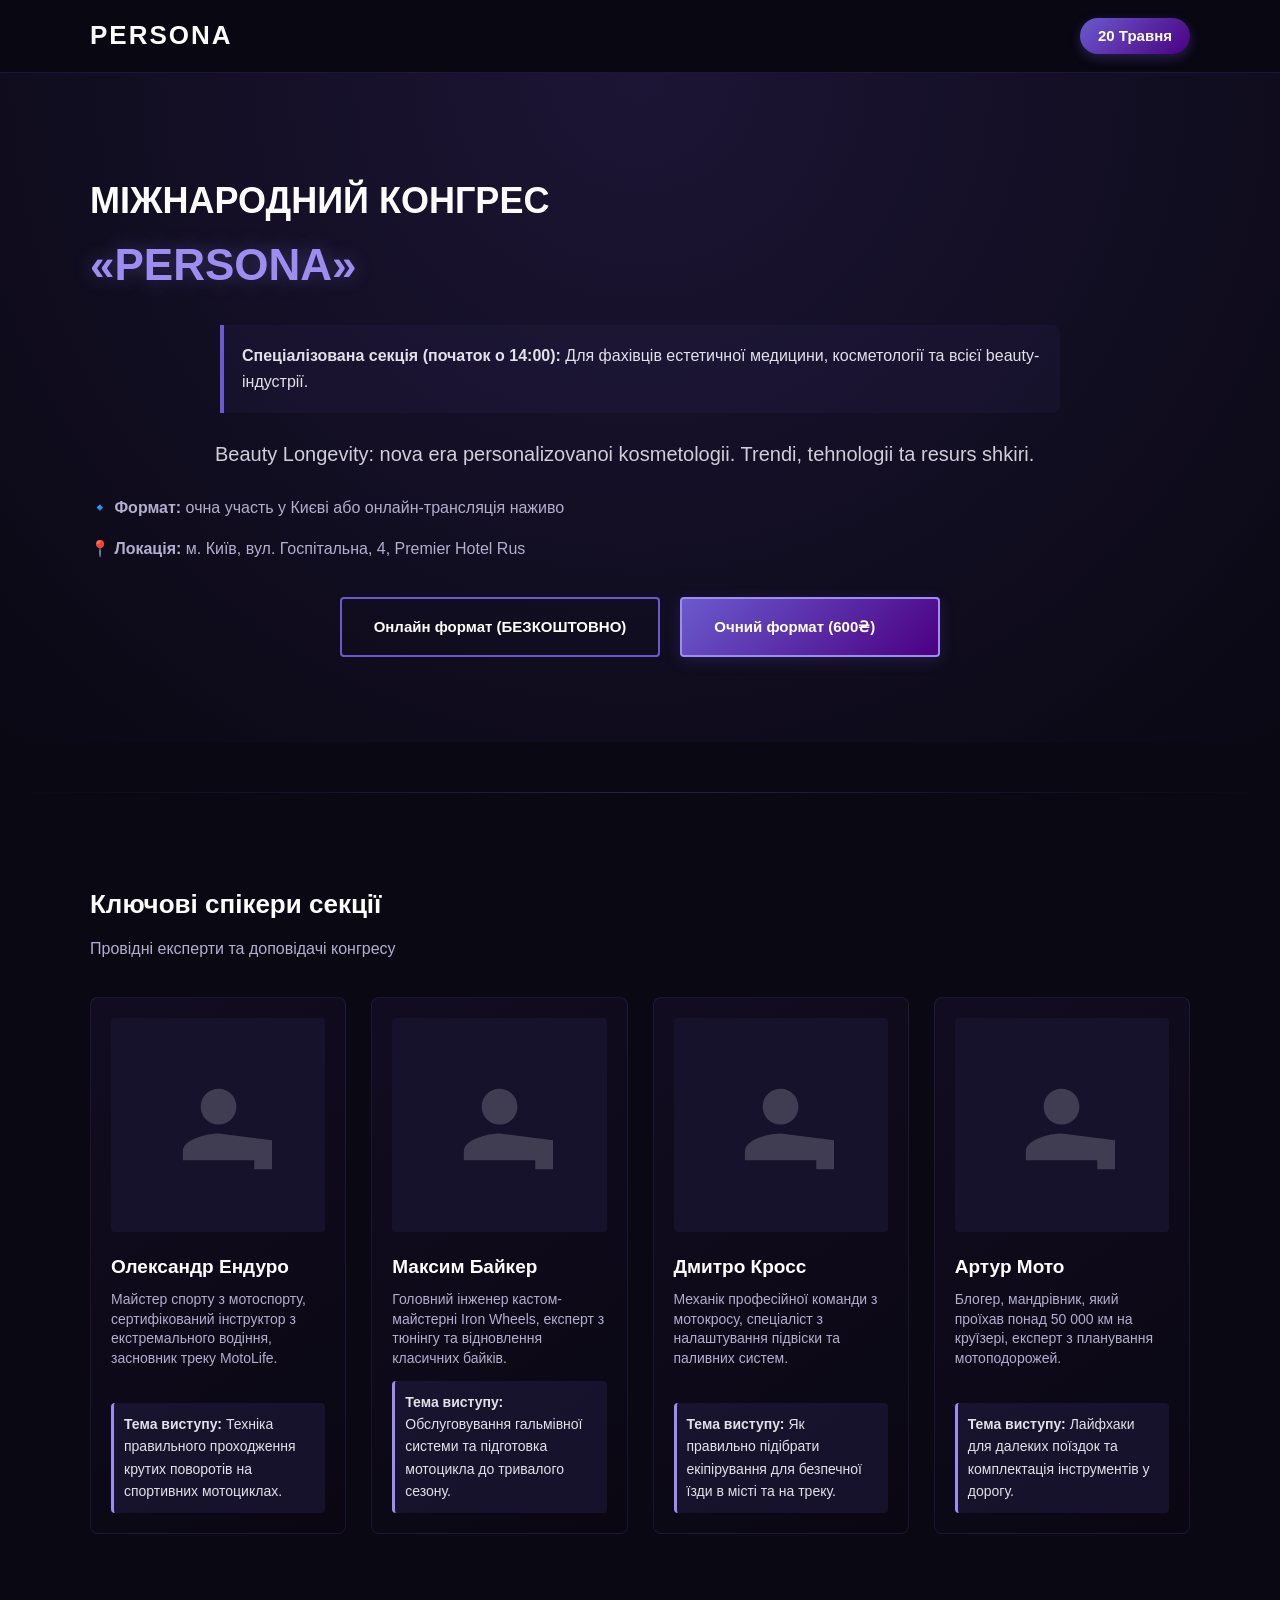
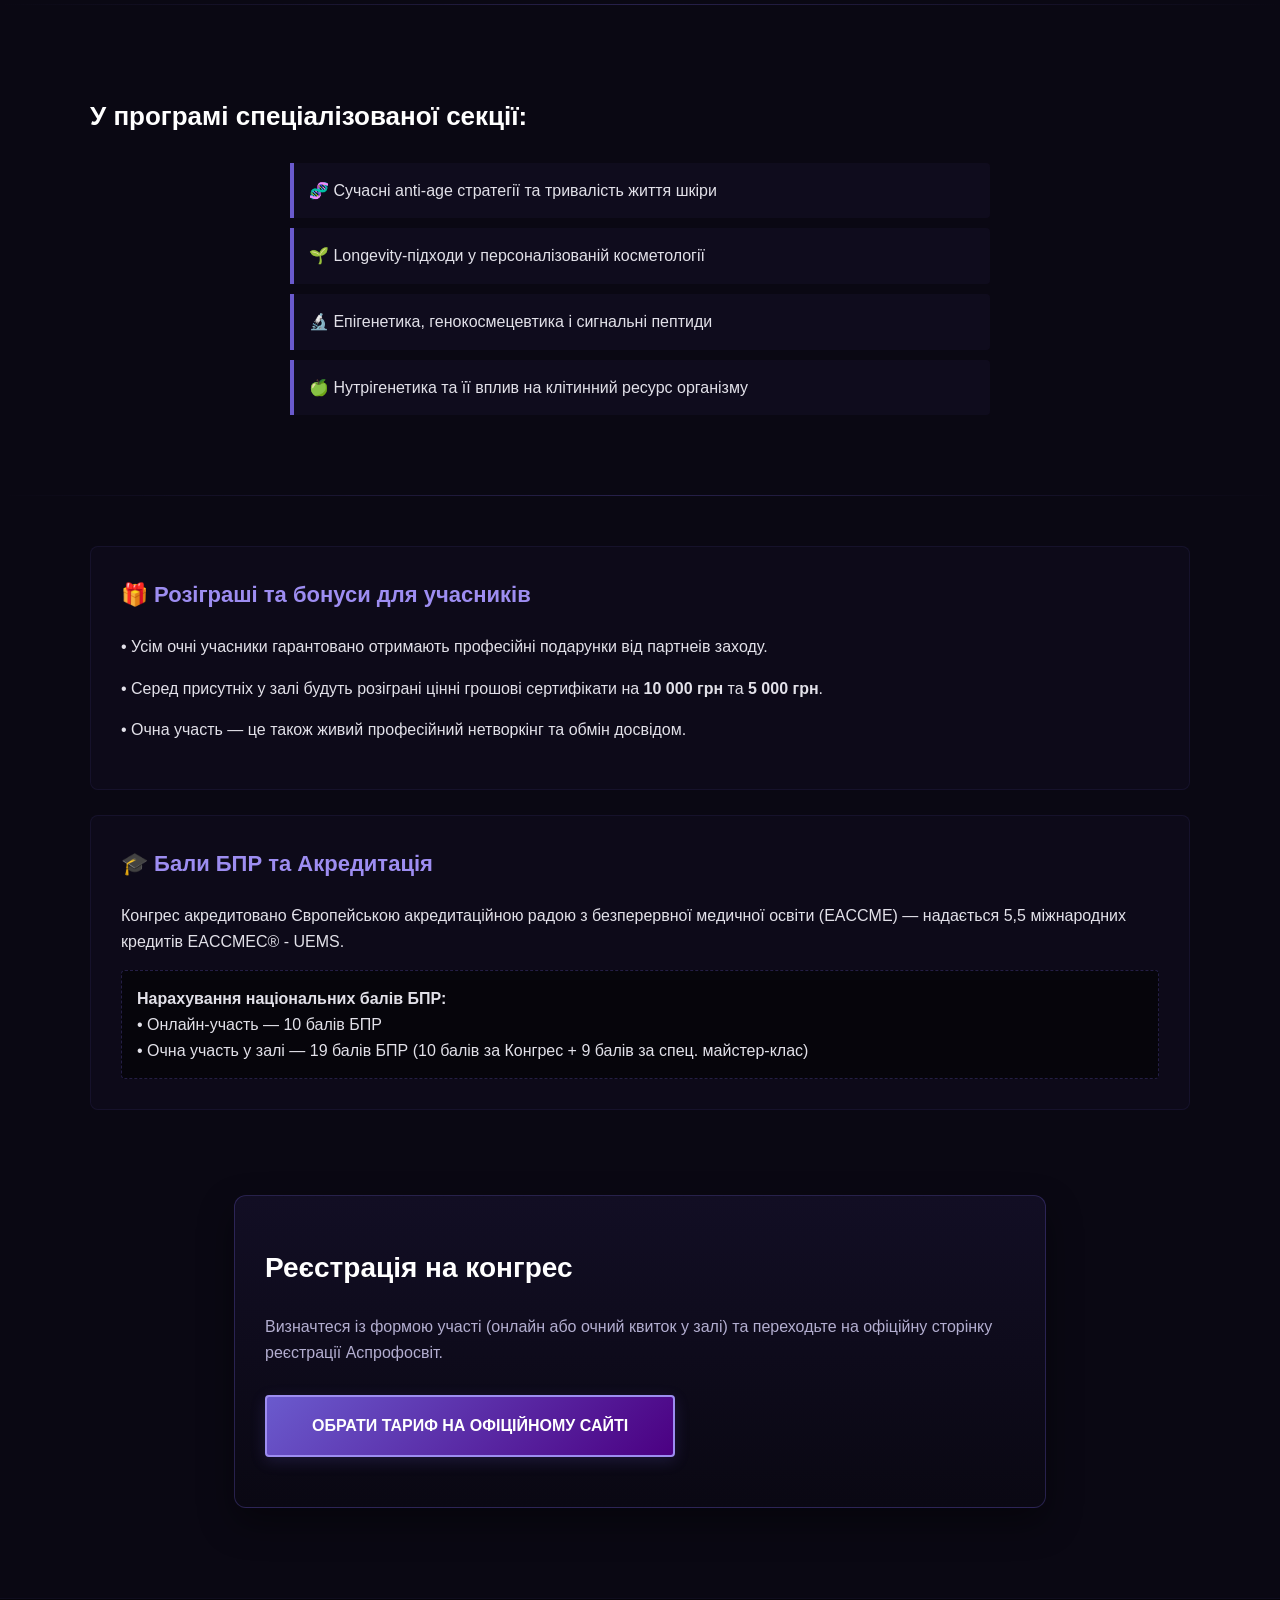
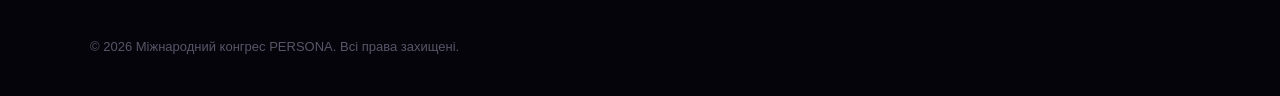
==== commit d6462f35: "Add files via upload" ====
--- a/index.html
+++ b/index.html
@@ -328,8 +328,8 @@
             </div>
 
             <div class="btn-group">
-                <a href="http://asprofosvit.com/persona" target="_blank" class="btn-link btn-outline">Онлайн формат (БЕЗКОШТОВНО)</a>
-                <a href="http://asprofosvit.com/persona" target="_blank" class="btn-link btn-fill">Очний формат (600₴)</a>
+                <a href="https://persona26.ticketforevent.com/" target="_blank" class="btn-link btn-outline">Онлайн формат (БЕЗКОШТОВНО)</a>
+                <a href="https://persona26.ticketforevent.com/" target="_blank" class="btn-link btn-fill">Очний формат (600₴)</a>
             </div>
         </div>
     </section>
@@ -347,35 +347,35 @@
                     <div class="speaker-photo-wrapper">
                         <svg class="speaker-placeholder" viewBox="0 0 24 24" fill="currentColor"><path d="M12 12c2.21 0 4-1.79 4-4s-1.79-4-4-4-4 1.79-4 4 1.79 4 4 4zm0 2c-2.67 0-8 1.34-8 4v2h16v2h16v-2c0-2.66-5-33-8-4z"/></svg>
                     </div>
-                    <div class="speaker-name">Оксана Палагеча</div>
-                    <div class="speaker-job">Кандидат медичних наук, доцент, лікар-дерматовенеролог вищої категорії, провідний експерт з anti-age стратегій.</div>
-                    <div class="speaker-topic"><b>Тема виступу:</b> Клітинний ресурс шкіри та сучасні підходи до здорового довголіття (Healthy Aging).</div>
+                    <div class="speaker-name">Олександр Ендуро</div>
+                    <div class="speaker-job">Майстер спорту з мотоспорту, сертифікований інструктор з екстремального водіння, засновник треку MotoLife.</div>
+                    <div class="speaker-topic"><b>Тема виступу:</b> Техніка правильного проходження крутих поворотів на спортивних мотоциклах.</div>
                 </div>
 
                 <div class="speaker-card">
                     <div class="speaker-photo-wrapper">
                         <svg class="speaker-placeholder" viewBox="0 0 24 24" fill="currentColor"><path d="M12 12c2.21 0 4-1.79 4-4s-1.79-4-4-4-4 1.79-4 4 1.79 4 4 4zm0 2c-2.67 0-8 1.34-8 4v2h16v2h16v-2c0-2.66-5-33-8-4z"/></svg>
                     </div>
-                    <div class="speaker-name">Людмила Турова</div>
-                    <div class="speaker-job">Лікар-генетик, експерт з епігенетики та генокосмецевтики, фахівець із персоналізованих anti-age програм.</div>
-                    <div class="speaker-topic"><b>Тема виступу:</b> Епігенетичні маркери в косметології: як керувати ресурсом шкіри на рівні генів.</div>
+                    <div class="speaker-name">Максим Байкер</div>
+                    <div class="speaker-job">Головний інженер кастом-майстерні Iron Wheels, експерт з тюнінгу та відновлення класичних байків.</div>
+                    <div class="speaker-topic"><b>Тема виступу:</b> Обслуговування гальмівної системи та підготовка мотоцикла до тривалого сезону.</div>
                 </div>
 
                 <div class="speaker-card">
                     <div class="speaker-photo-wrapper">
                         <svg class="speaker-placeholder" viewBox="0 0 24 24" fill="currentColor"><path d="M12 12c2.21 0 4-1.79 4-4s-1.79-4-4-4-4 1.79-4 4 1.79 4 4 4zm0 2c-2.67 0-8 1.34-8 4v2h16v2h16v-2c0-2.66-5-33-8-4z"/></svg>
                     </div>
-                    <div class="speaker-name">Михайло Орос</div>
-                    <div class="speaker-job">Доктор медичних наук, професор, завідувач кафедри, експерт з метаболічного здоров'я та нейрогуморальної регуляції.</div>
-                    <div class="speaker-topic"><b>Тема виступу:</b> Нутрігенетика та взаємозв'язок внутрішнього метаболізму зі станом і молодістю шкіри.</div>
+                    <div class="speaker-name">Дмитро Кросс</div>
+                    <div class="speaker-job">Механік професійної команди з мотокросу, спеціаліст з налаштування підвіски та паливних систем.</div>
+                    <div class="speaker-topic"><b>Тема виступу:</b> Як правильно підібрати екіпірування для безпечної їзди в місті та на треку.</div>
                 </div>
 <div class="speaker-card">
                     <div class="speaker-photo-wrapper">
                         <svg class="speaker-placeholder" viewBox="0 0 24 24" fill="currentColor"><path d="M12 12c2.21 0 4-1.79 4-4s-1.79-4-4-4-4 1.79-4 4 1.79 4 4 4zm0 2c-2.67 0-8 1.34-8 4v2h16v2h16v-2c0-2.66-5-33-8-4z"/></svg>
                     </div>
-                    <div class="speaker-name">Катерина Руднєва</div>
-                    <div class="speaker-job">Лікар-косметолог, дерматолог, провідний спеціаліст з ін'єкційних та апаратних методик б'юті-індустрії.</div>
-                    <div class="speaker-topic"><b>Тема виступу:</b> Практичні кейси застосування сигнальних пептидів у щоденній практиці косметолога.</div>
+                    <div class="speaker-name">Артур Мото</div>
+                    <div class="speaker-job">Блогер, мандрівник, який проїхав понад 50 000 км на круїзері, експерт з планування мотоподорожей.</div>
+                    <div class="speaker-topic"><b>Тема виступу:</b> Лайфхаки для далеких поїздок та комплектація інструментів у дорогу.</div>
                 </div>
 
             </div>
@@ -403,7 +403,7 @@
             
             <div class="info-card">
                 <h3>🎁 Розіграші та бонуси для учасників</h3>
-                <p>• Усім очні учасники гарантовано отримають професійні подарунки від партнерів заходу.</p>
+                <p>• Усім очні учасники гарантовано отримають професійні подарунки від партнеів заходу.</p>
                 <p>• Серед присутніх у залі будуть розіграні цінні грошові сертифікати на <b>10 000 грн</b> та <b>5 000 грн</b>.</p>
                 <p>• Очна участь — це також живий професійний нетворкінг та обмін досвідом.</p>
             </div>
@@ -427,7 +427,7 @@
             <div class="final-box">
                 <h2>Реєстрація на конгрес</h2>
                 <p style="color: #b3aed0; margin-bottom: 30px;">Визначтеся із формою участі (онлайн або очний квиток у залі) та переходьте на офіційну сторінку реєстрації Аспрофосвіт.</p>
-                <a href="http://asprofosvit.com/persona" target="_blank" class="btn-link btn-fill" style="font-size: 16px; padding: 16px 45px;">ОБРАТИ ТАРИФ НА ОФІЦІЙНОМУ САЙТІ</a>
+                <a href="https://persona26.ticketforevent.com/" target="_blank" class="btn-link btn-fill" style="font-size: 16px; padding: 16px 45px;">ОБРАТИ ТАРИФ НА ОФІЦІЙНОМУ САЙТІ</a>
             </div>
         </div>
     </section>
